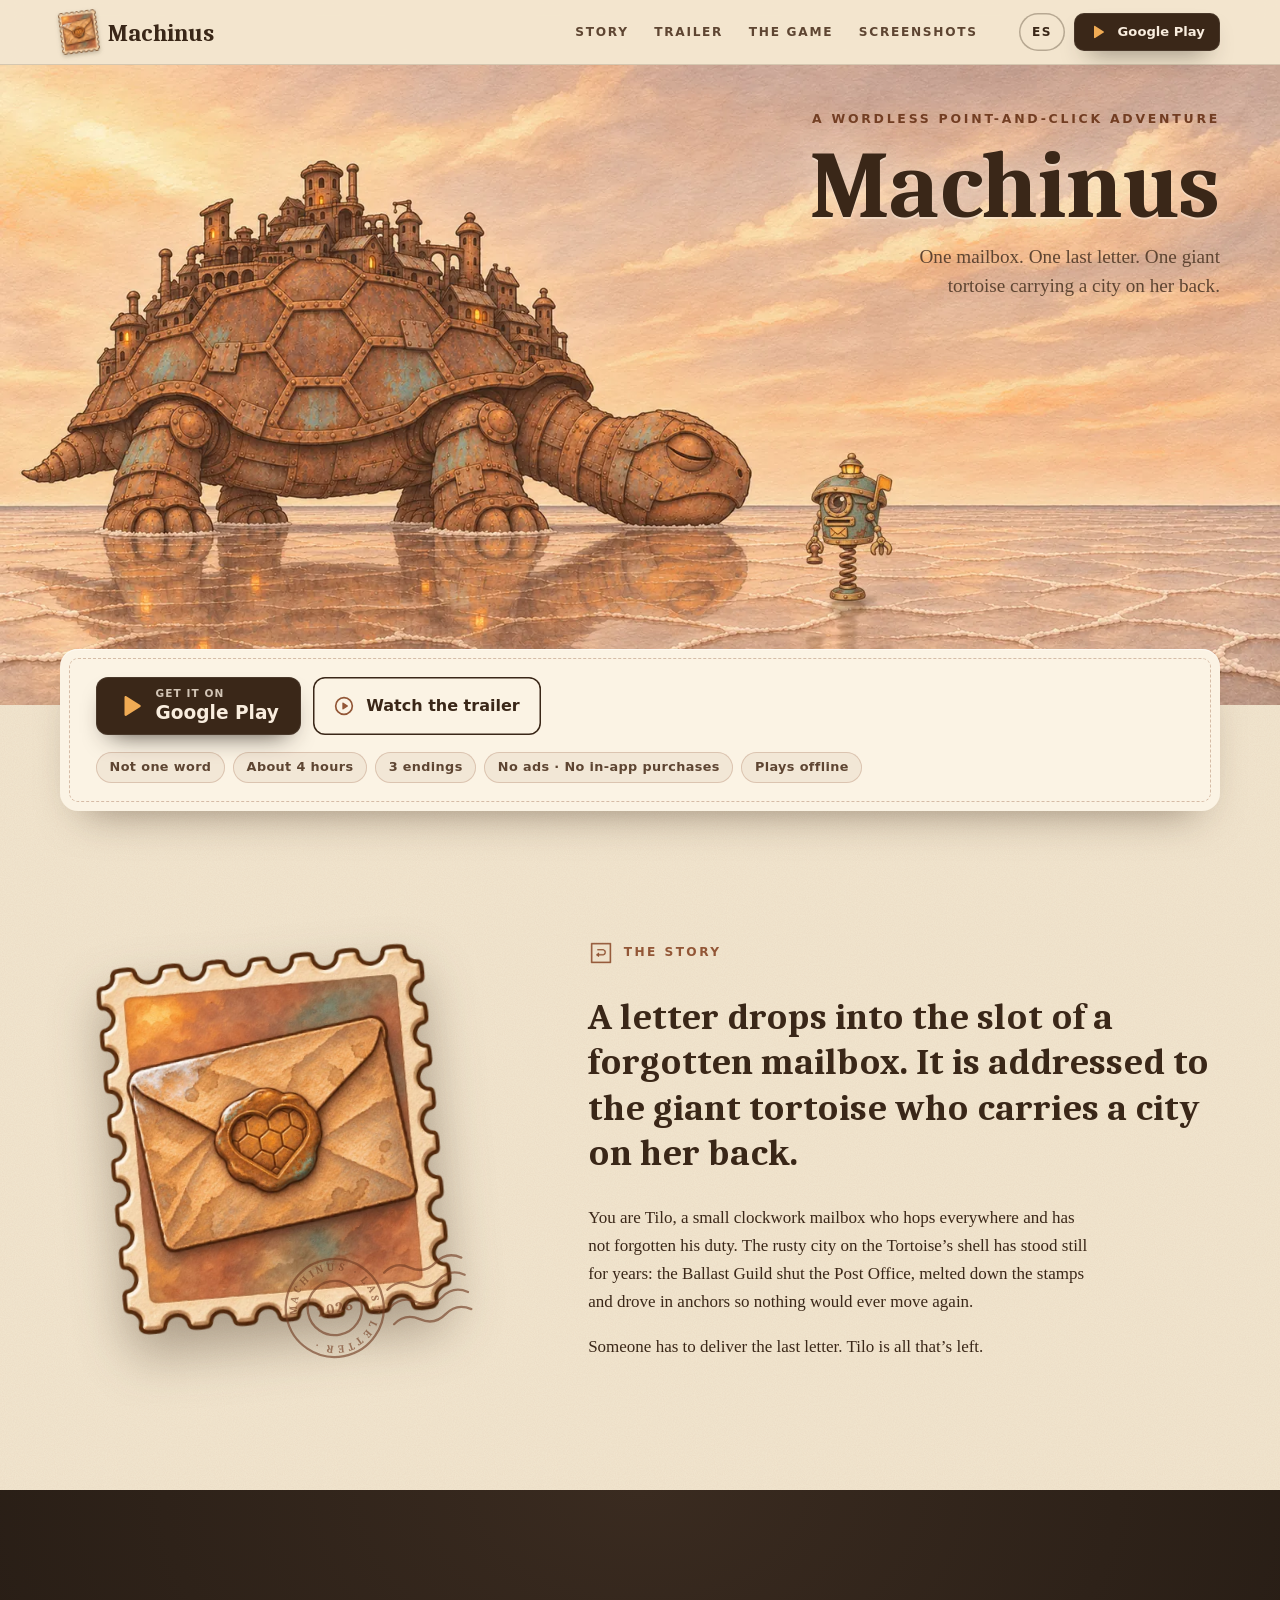
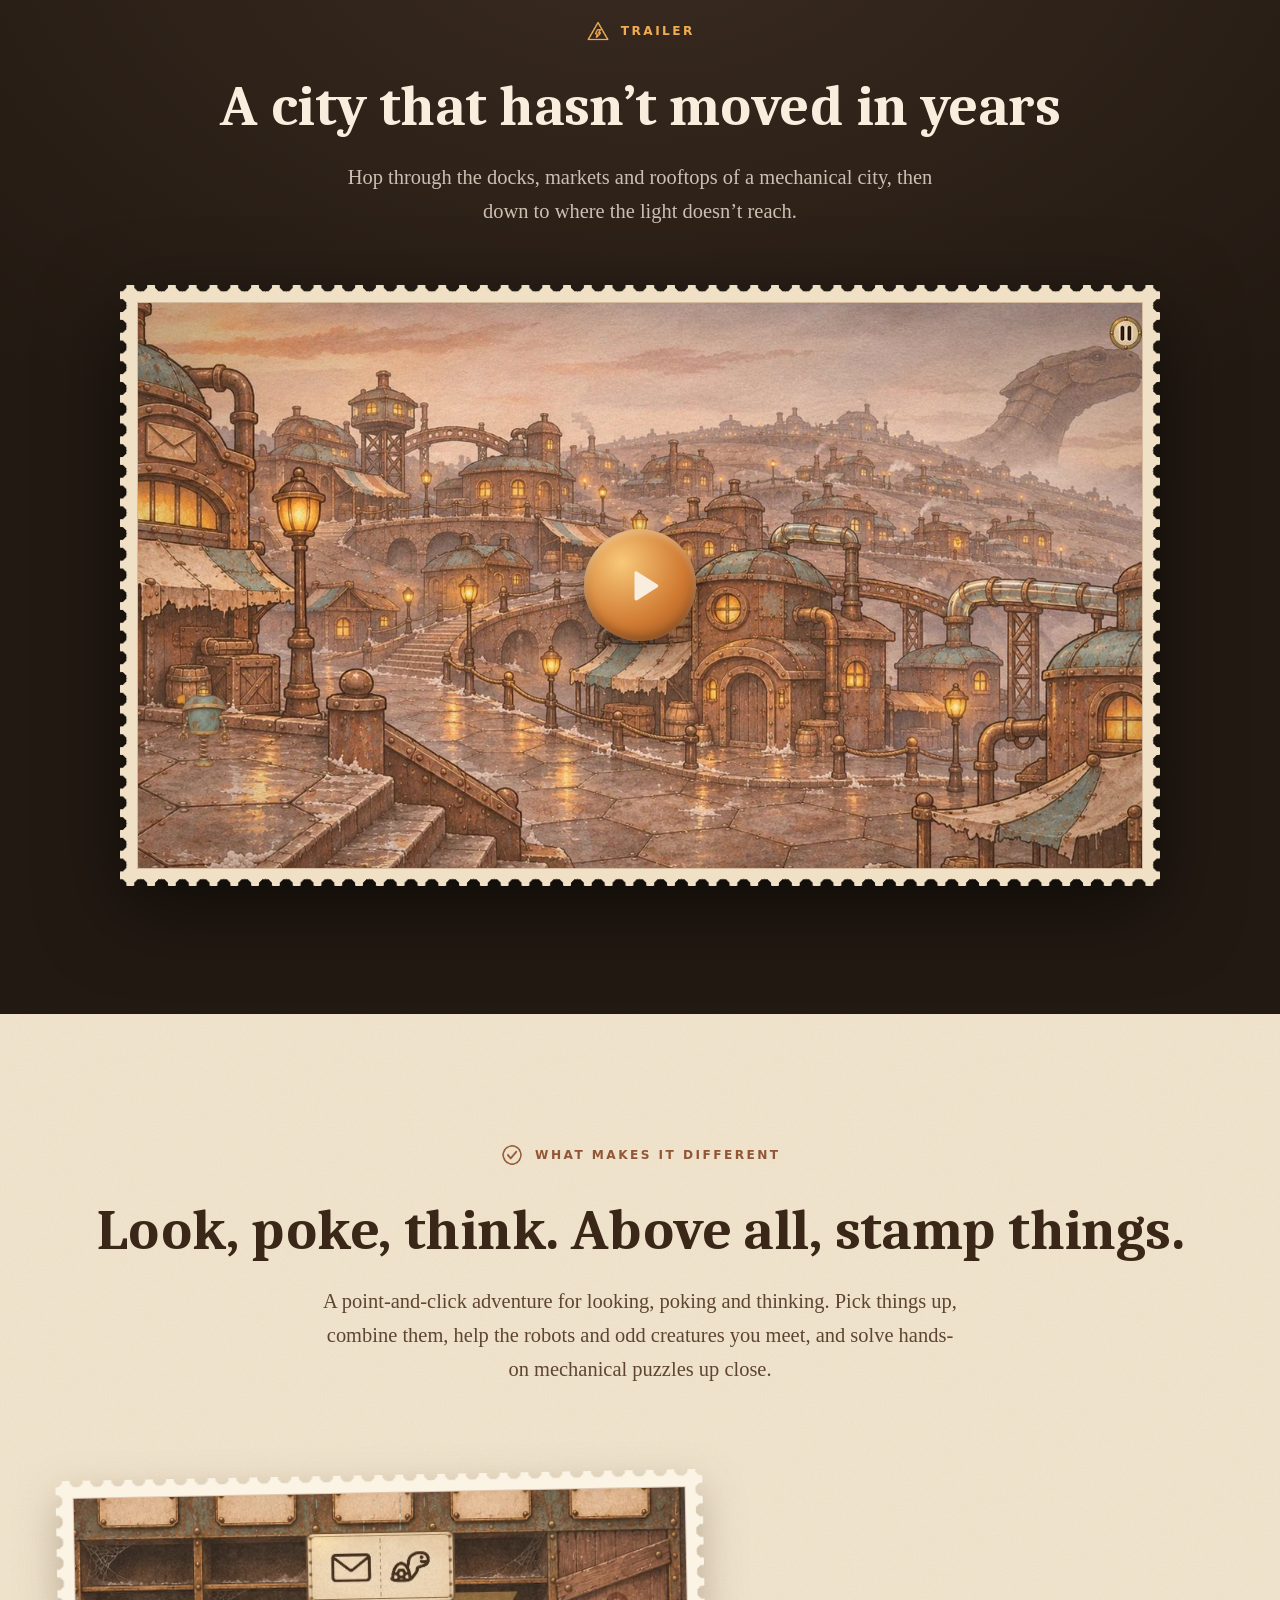
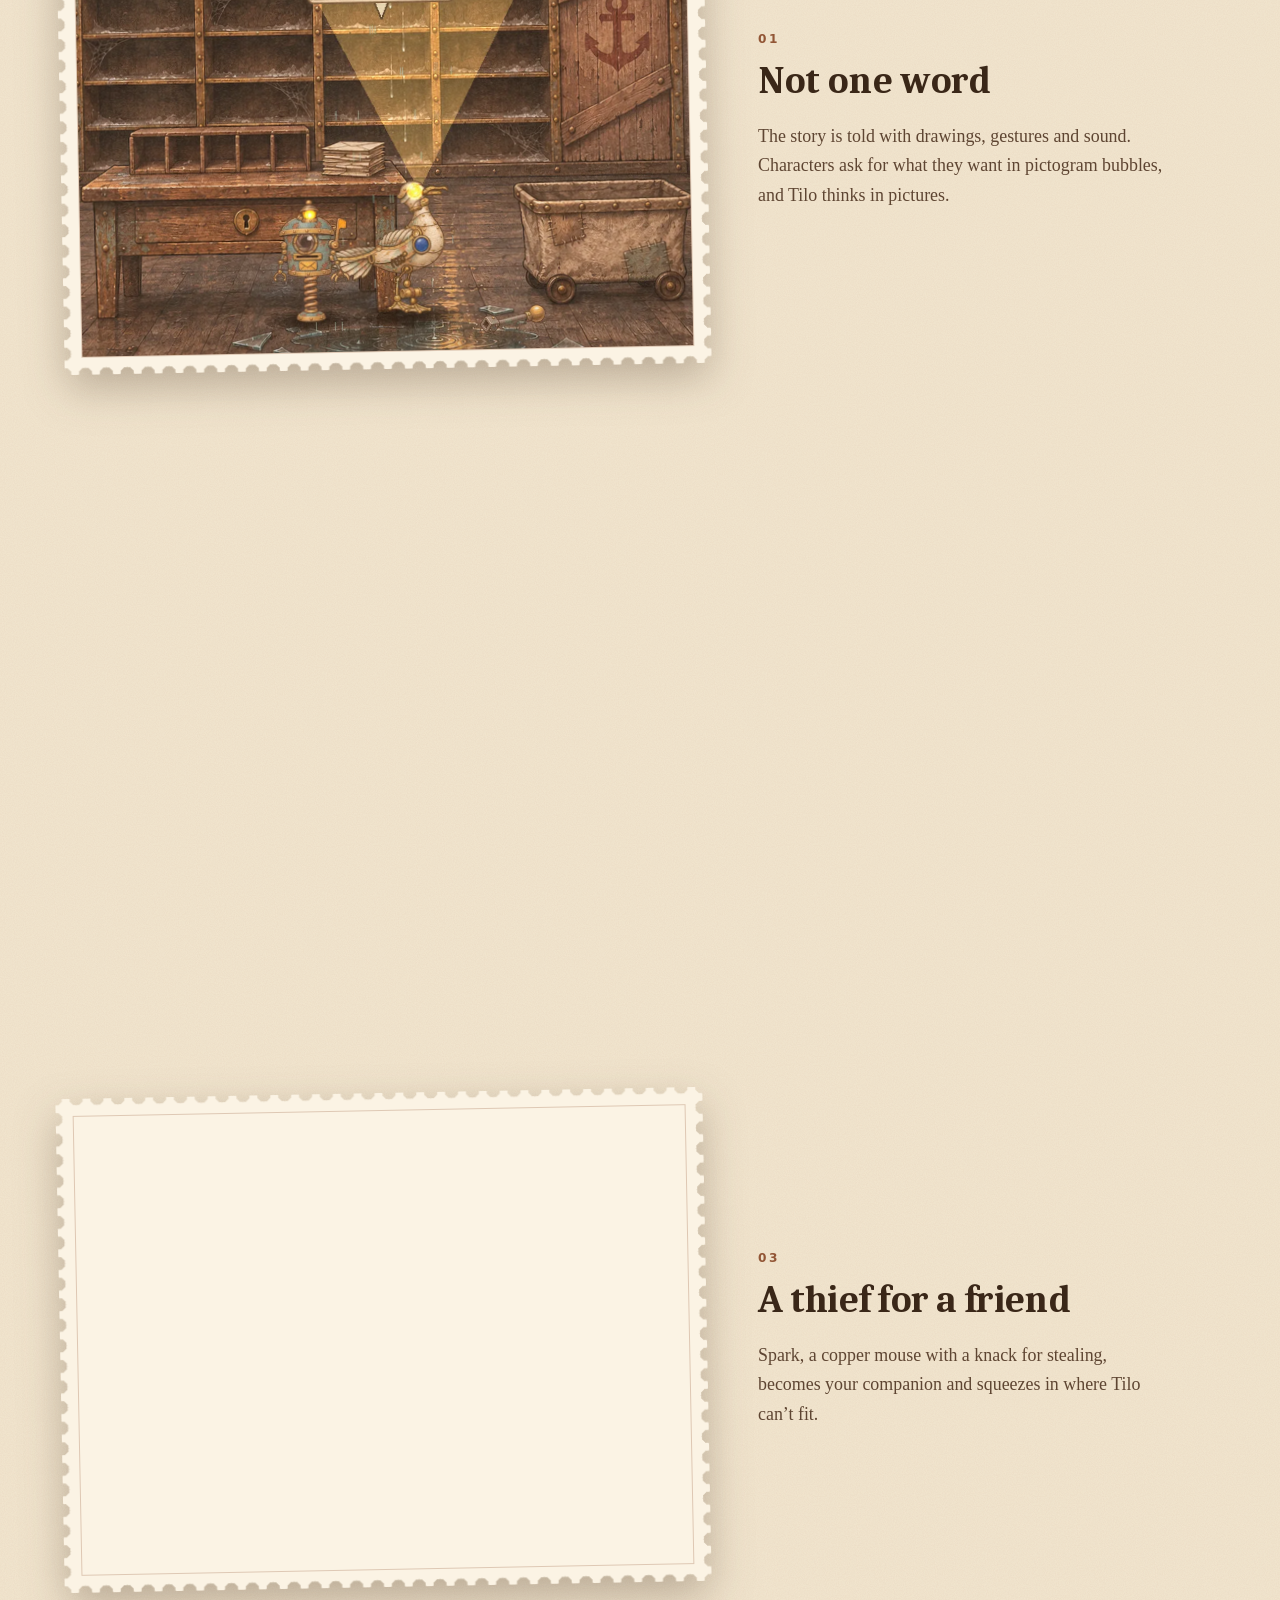
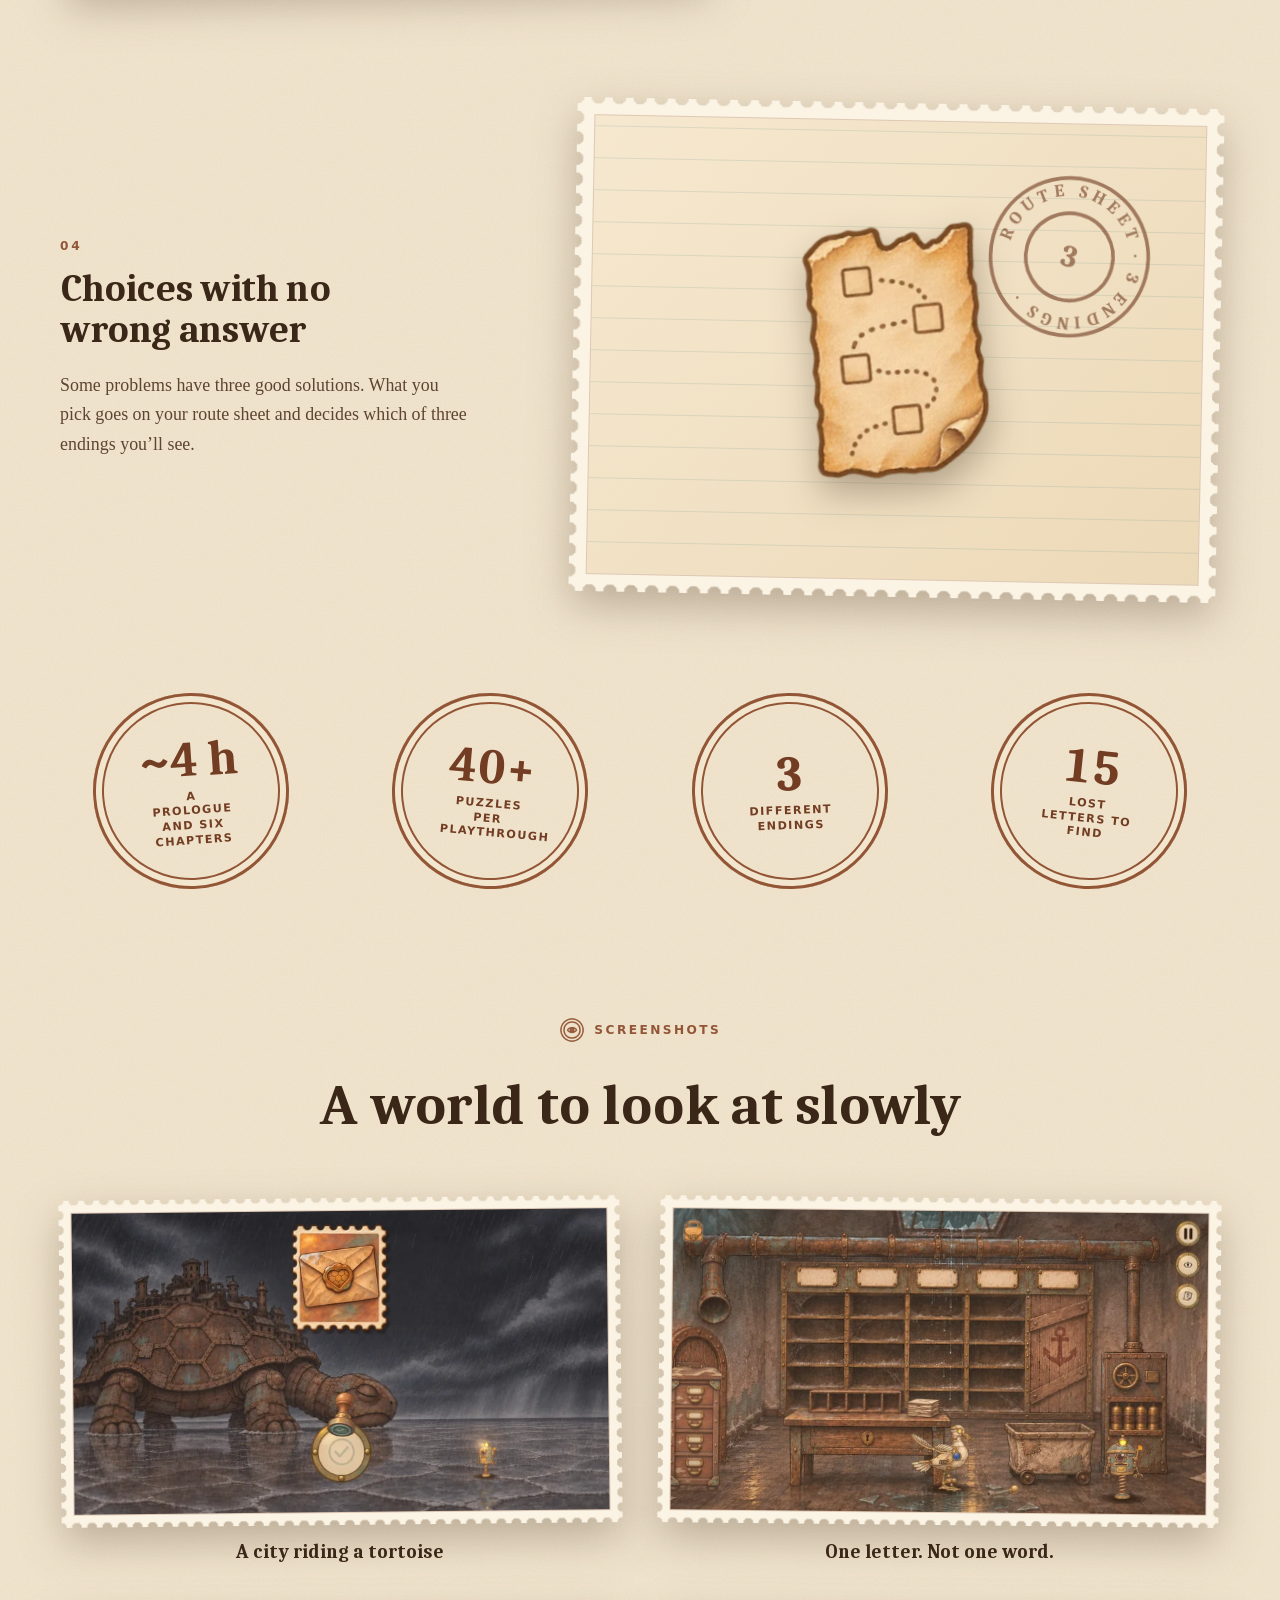
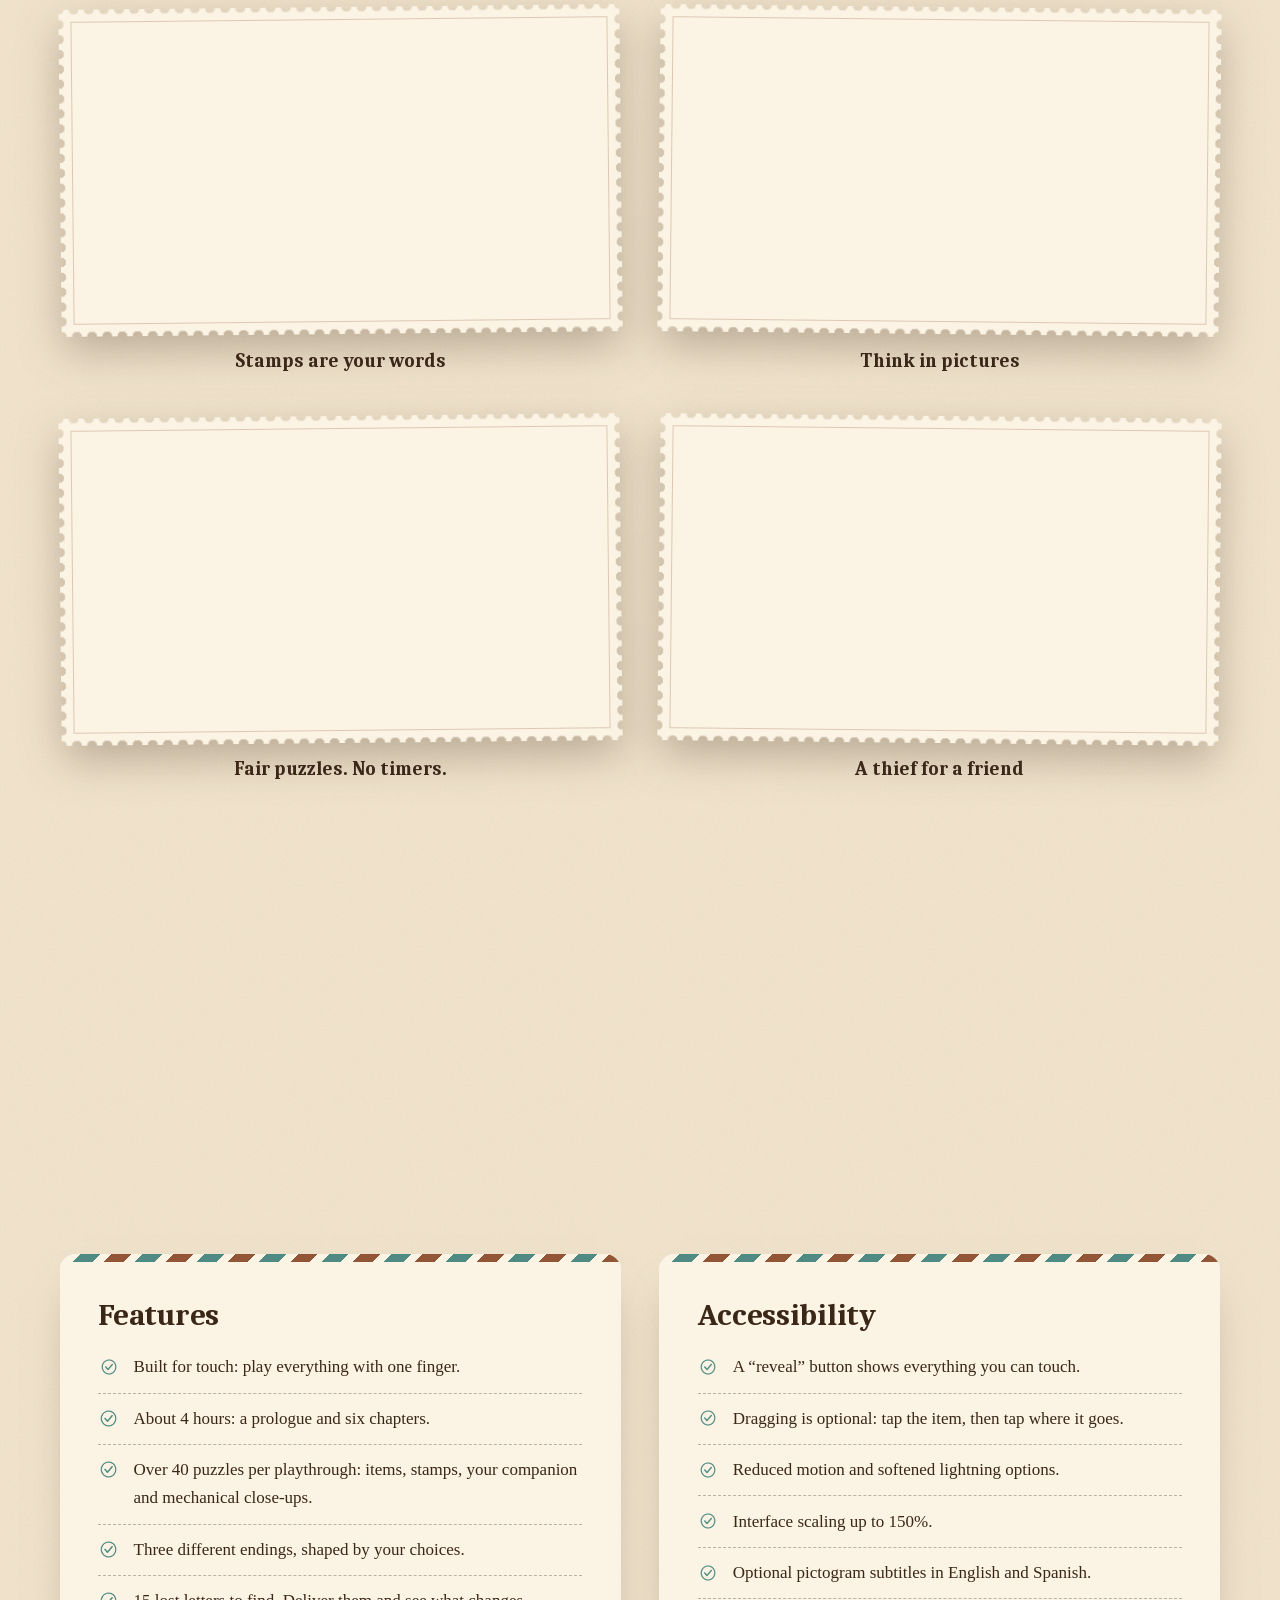
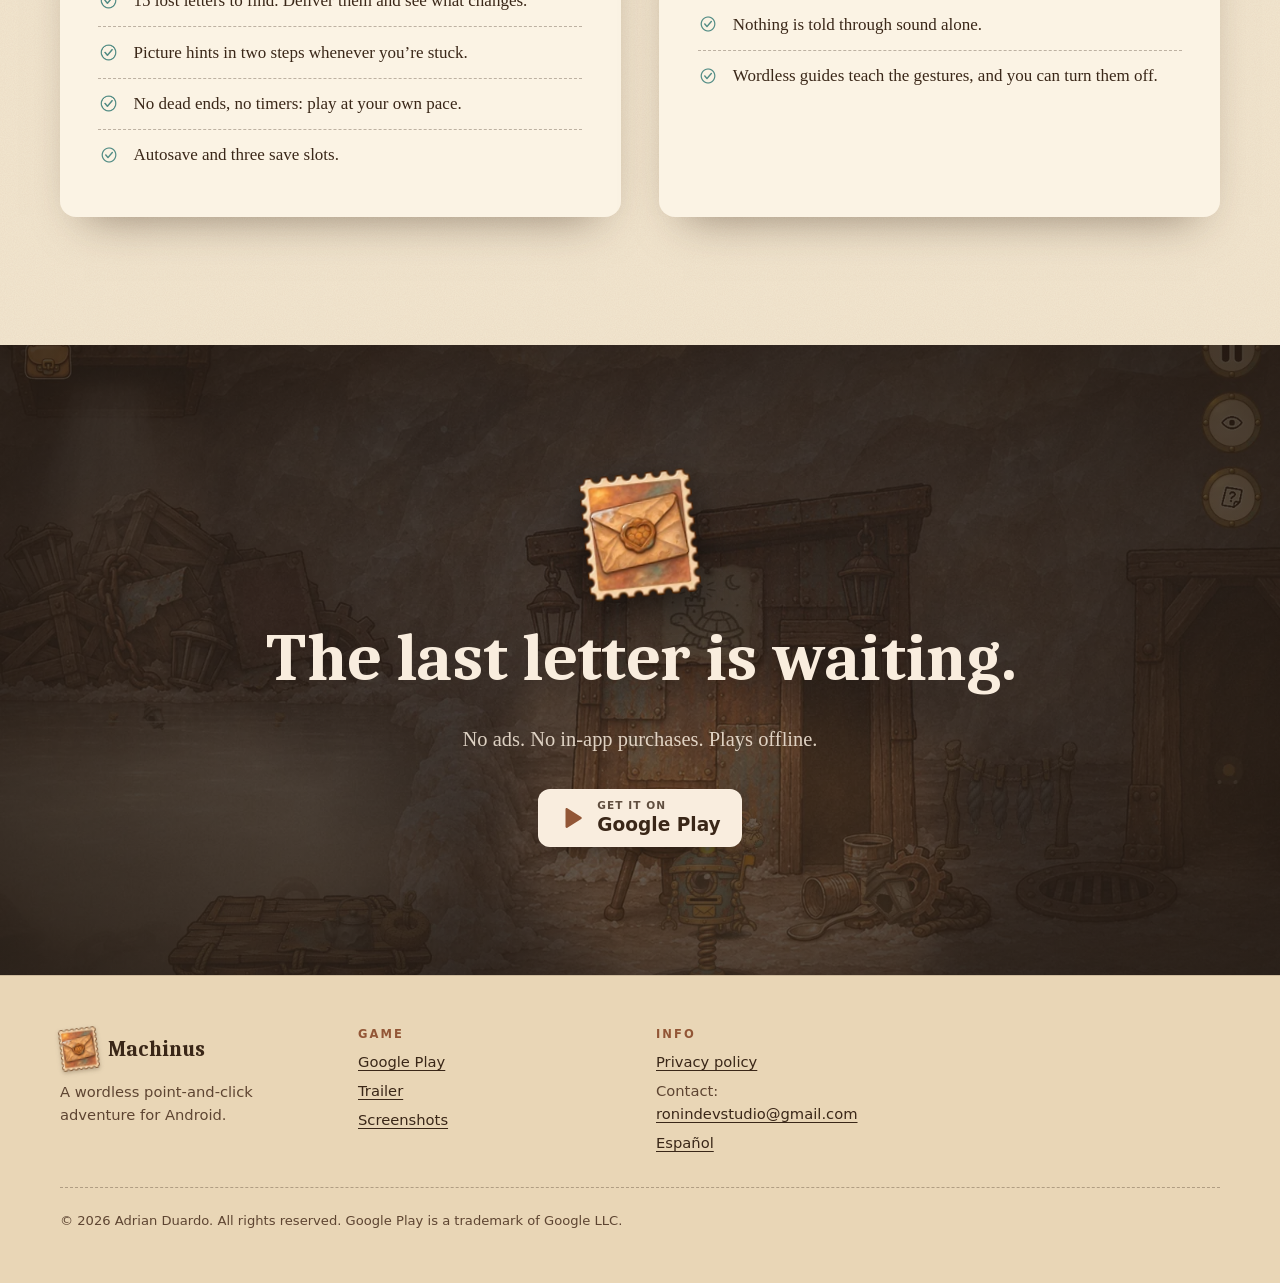
==== index.html @ 3ef10cf0 "first commit" ====
<!doctype html>
<html lang="en">
<head>
<meta charset="utf-8">
<meta name="viewport" content="width=device-width, initial-scale=1, viewport-fit=cover">
<title>Machinus · A wordless point-and-click adventure</title>
<meta name="description" content="Machinus is a wordless point-and-click adventure for Android. You are Tilo, a small clockwork mailbox carrying the last letter to the giant tortoise who carries a city on her back.">
<link rel="canonical" href="https://adriandy89.github.io/machinus/">
<link rel="alternate" hreflang="en" href="https://adriandy89.github.io/machinus/">
<link rel="alternate" hreflang="es" href="https://adriandy89.github.io/machinus/es/">
<link rel="alternate" hreflang="x-default" href="https://adriandy89.github.io/machinus/">
<meta name="theme-color" content="#f3e6cf">
<meta property="og:type" content="website">
<meta property="og:site_name" content="Machinus">
<meta property="og:title" content="Machinus · A wordless point-and-click adventure">
<meta property="og:description" content="One mailbox. One last letter. One giant tortoise carrying a city on her back.">
<meta property="og:url" content="https://adriandy89.github.io/machinus/">
<meta property="og:image" content="https://adriandy89.github.io/machinus/assets/img/og-image.jpg">
<meta property="og:image:width" content="1200">
<meta property="og:image:height" content="630">
<meta property="og:image:alt" content="The giant clockwork tortoise with a rusty city on her shell, and Tilo the mailbox beside her.">
<meta property="og:locale" content="en_US">
<meta property="og:locale:alternate" content="es_ES">
<meta name="twitter:card" content="summary_large_image">
<link rel="icon" href="assets/img/favicon-32.png" sizes="32x32" type="image/png">
<link rel="icon" href="assets/img/icon-192.png" sizes="192x192" type="image/png">
<link rel="apple-touch-icon" href="assets/img/apple-touch-icon.png">
<link rel="preload" href="assets/fonts/caladea-bold.woff2" as="font" type="font/woff2" crossorigin>
<link rel="stylesheet" href="assets/css/site.css">
<script>
  /* First visit from a Spanish browser: offer the Spanish page. A saved choice or ?lang=en always wins. */
  (function () {
    try {
      var saved = localStorage.getItem("machinus-lang");
      if (!saved && !/[?&]lang=en\b/.test(location.search) && /^es\b/i.test(navigator.language || "")) {
        location.replace("es/");
      }
    } catch (e) { /* storage blocked: stay in English */ }
  })();
</script>
<script type="application/ld+json">
{
  "@context": "https://schema.org",
  "@type": "VideoGame",
  "name": "Machinus",
  "url": "https://adriandy89.github.io/machinus/",
  "image": "https://adriandy89.github.io/machinus/assets/img/og-image.jpg",
  "description": "A wordless point-and-click adventure: a small clockwork mailbox carries the last letter to the giant tortoise who carries a city on her back.",
  "genre": ["Adventure", "Puzzle", "Point-and-click"],
  "gamePlatform": "Android",
  "operatingSystem": "Android",
  "applicationCategory": "Game",
  "playMode": "SinglePlayer",
  "inLanguage": ["en", "es"],
  "author": { "@type": "Person", "name": "Adrian Duardo" }
}
</script>
</head>
<body>
<a class="skip" href="#main">Skip to content</a>

<header class="site-header">
  <div class="wrap">
    <a class="brand" href="./" aria-label="Machinus, home">
      <img src="assets/img/emblem-112.webp" width="101" height="112" alt="">
      <span>Machinus</span>
    </a>
    <nav class="nav" aria-label="Sections">
      <a href="#story">Story</a>
      <a href="#trailer">Trailer</a>
      <a href="#game">The game</a>
      <a href="#screenshots">Screenshots</a>
    </nav>
    <div class="header-actions">
      <a class="lang" href="es/" hreflang="es" lang="es" data-lang="es" aria-label="Leer en español">ES</a>
      <a class="btn btn-play btn-sm" href="https://play.google.com/store/apps/details?id=com.machinus.ultimosello">
        <svg viewBox="0 0 24 24" aria-hidden="true"><path fill="currentColor" d="M6 3.9v16.2c0 .9 1 1.4 1.7.9l12.8-8.1c.7-.4.7-1.4 0-1.8L7.7 3C7 2.5 6 3 6 3.9z"/></svg>
        Google Play
      </a>
    </div>
  </div>
</header>

<main id="main">
  <section class="hero" aria-labelledby="hero-title">
    <picture class="hero__art">
      <source type="image/webp" srcset="assets/img/hero-1000.webp 1000w, assets/img/hero-1600.webp 1600w, assets/img/hero-2400.webp 2400w" sizes="100vw">
      <img src="assets/img/hero-1600.jpg" width="2400" height="1200" fetchpriority="high"
           alt="A giant clockwork tortoise, with a rusty city of towers and chimneys on her shell, sleeps standing in shallow water under a warm afternoon sky. Tilo, a small mailbox on a spring, stands before her head.">
    </picture>
    <div class="hero__copy">
      <div class="hero__copy-inner">
        <p class="hero__eyebrow">A wordless point-and-click adventure</p>
        <h1 id="hero-title">Machinus</h1>
        <p class="hero__lead">One mailbox. One last letter. One giant tortoise carrying a city on her back.</p>
      </div>
    </div>
    <div class="hero__bar wrap">
      <div class="ticket">
        <div class="cta-row">
          <a class="btn btn-play" href="https://play.google.com/store/apps/details?id=com.machinus.ultimosello">
            <svg viewBox="0 0 24 24" aria-hidden="true"><path fill="currentColor" d="M6 3.9v16.2c0 .9 1 1.4 1.7.9l12.8-8.1c.7-.4.7-1.4 0-1.8L7.7 3C7 2.5 6 3 6 3.9z"/></svg>
            <span><small>Get it on</small><span>Google Play</span></span>
          </a>
          <a class="btn btn-ghost" href="#trailer">
            <svg viewBox="0 0 24 24" aria-hidden="true"><circle cx="12" cy="12" r="10" fill="none" stroke="currentColor" stroke-width="2"/><path fill="currentColor" d="M10 8.3v7.4c0 .5.5.8.9.5l5.6-3.7c.4-.2.4-.8 0-1L10.9 7.8c-.4-.3-.9 0-.9.5z"/></svg>
            Watch the trailer
          </a>
        </div>
        <ul class="chips" aria-label="At a glance">
          <li>Not one word</li>
          <li>About 4 hours</li>
          <li>3 endings</li>
          <li>No ads · No in-app purchases</li>
          <li>Plays offline</li>
        </ul>
      </div>
    </div>
  </section>

  <section class="section" id="story" aria-labelledby="story-title">
    <div class="wrap story">
      <div class="story__art reveal">
        <img src="assets/img/emblem-480.webp" width="431" height="480" loading="lazy" decoding="async"
             alt="A postage stamp showing a sealed envelope with a wax heart.">
        <svg class="postmark" viewBox="0 0 240 130" aria-hidden="true" focusable="false">
          <defs><path id="pm-story" d="M65 65m-43 0a43 43 0 1 1 86 0a43 43 0 1 1-86 0"/></defs>
          <g fill="none" stroke="currentColor" stroke-width="2.6" stroke-linecap="round">
            <circle cx="65" cy="65" r="56"/><circle cx="65" cy="65" r="31"/>
            <path d="M128 36c10-7 20-7 30 0s20 7 30 0 20-7 30 0"/><path d="M128 56c10-7 20-7 30 0s20 7 30 0 20-7 30 0"/>
            <path d="M128 76c10-7 20-7 30 0s20 7 30 0 20-7 30 0"/><path d="M128 96c10-7 20-7 30 0s20 7 30 0 20-7 30 0"/>
          </g>
          <text font-family="Caladea, Georgia, serif" font-weight="700" font-size="12.5" letter-spacing="3" fill="currentColor"><textPath href="#pm-story">MACHINUS · LAST LETTER ·</textPath></text>
          <text x="65" y="71" text-anchor="middle" font-family="Caladea, Georgia, serif" font-weight="700" font-size="17" fill="currentColor">2026</text>
        </svg>
      </div>
      <div class="reveal">
        <span class="kicker mark-return">The story</span>
        <h2 class="visually-hidden" id="story-title">The story</h2>
        <p class="story__opening">A letter drops into the slot of a forgotten mailbox. It is addressed to the giant tortoise who carries a city on her back.</p>
        <p>You are Tilo, a small clockwork mailbox who hops everywhere and has not forgotten his duty. The rusty city on the Tortoise’s shell has stood still for years: the Ballast Guild shut the Post Office, melted down the stamps and drove in anchors so nothing would ever move again.</p>
        <p>Someone has to deliver the last letter. Tilo is all that’s left.</p>
      </div>
    </div>
  </section>

  <section class="section section--night" id="trailer" aria-labelledby="trailer-title">
    <div class="wrap center">
      <span class="kicker mark-urgent">Trailer</span>
      <h2 class="h2" id="trailer-title">A city that hasn’t moved in years</h2>
      <p class="lede">Hop through the docks, markets and rooftops of a mechanical city, then down to where the light doesn’t reach.</p>
      <div class="video reveal">
        <div class="stamp">
          <video controls playsinline preload="none" width="1280" height="720" poster="assets/img/trailer-poster.jpg">
            <source src="assets/video/trailer-en.mp4" type="video/mp4">
          </video>
        </div>
        <button class="video__play" type="button" aria-label="Play the trailer">
          <svg viewBox="0 0 24 24" aria-hidden="true"><path fill="currentColor" d="M6 3.9v16.2c0 .9 1 1.4 1.7.9l12.8-8.1c.7-.4.7-1.4 0-1.8L7.7 3C7 2.5 6 3 6 3.9z"/></svg>
        </button>
      </div>
    </div>
  </section>

  <section class="section" id="game" aria-labelledby="game-title">
    <div class="wrap">
      <div class="center reveal">
        <span class="kicker">What makes it different</span>
        <h2 class="h2" id="game-title">Look, poke, think. Above all, stamp things.</h2>
        <p class="lede">A point-and-click adventure for looking, poking and thinking. Pick things up, combine them, help the robots and odd creatures you meet, and solve hands-on mechanical puzzles up close.</p>
      </div>

      <div class="features">
        <article class="feature reveal">
          <div class="feature__media">
            <div class="stamp"><img src="assets/img/feat-words.webp" width="1120" height="840" loading="lazy" decoding="async"
                 alt="A thought bubble with small pictograms floats above Tilo and a brass gull in the sorting room."></div>
          </div>
          <div>
            <span class="feature__num">01</span>
            <h3>Not one word</h3>
            <p>The story is told with drawings, gestures and sound. Characters ask for what they want in pictogram bubbles, and Tilo thinks in pictures.</p>
          </div>
        </article>

        <article class="feature reveal">
          <div class="feature__media">
            <div class="stamp"><img src="assets/img/feat-stamps.webp" width="1120" height="840" loading="lazy" decoding="async"
                 alt="A tick mark stamped on the gate of a toll booth by the sea, with Tilo waiting beside it."></div>
            <img class="feature__accent" src="assets/img/stamp-received.webp" width="256" height="256" loading="lazy" decoding="async" alt="">
          </div>
          <div>
            <span class="feature__num">02</span>
            <h3>Stamps are your words</h3>
            <p>Received, Urgent, Fragile… Each stamp is an idea the world understands: stamp Urgent on a label and the queue steps aside.</p>
            <div class="stamp-row" aria-hidden="true">
              <img src="assets/img/stamp-urgent.webp" width="256" height="256" loading="lazy" decoding="async" alt="">
              <img src="assets/img/stamp-fragile.webp" width="256" height="256" loading="lazy" decoding="async" alt="">
              <img src="assets/img/stamp-return-to-sender.webp" width="256" height="256" loading="lazy" decoding="async" alt="">
              <img src="assets/img/stamp-to-head.webp" width="256" height="256" loading="lazy" decoding="async" alt="">
            </div>
          </div>
        </article>

        <article class="feature reveal">
          <div class="feature__media">
            <div class="stamp"><img src="assets/img/feat-spark.webp" width="880" height="660" loading="lazy" decoding="async"
                 alt="Tilo and his companion in a scrapyard at sunset, next to an old clockwork hermit and his tent."></div>
          </div>
          <div>
            <span class="feature__num">03</span>
            <h3>A thief for a friend</h3>
            <p>Spark, a copper mouse with a knack for stealing, becomes your companion and squeezes in where Tilo can’t fit.</p>
          </div>
        </article>

        <article class="feature reveal">
          <div class="feature__media">
            <div class="stamp">
              <div class="stamp__fill">
                <img src="assets/img/item-route-sheet.webp" width="256" height="256" loading="lazy" decoding="async"
                     alt="A worn route sheet with three boxes joined by dotted paths.">
                <svg class="postmark" viewBox="0 0 130 130" aria-hidden="true" focusable="false">
                  <defs><path id="pm-route" d="M65 65m-43 0a43 43 0 1 1 86 0a43 43 0 1 1-86 0"/></defs>
                  <g fill="none" stroke="currentColor" stroke-width="2.6"><circle cx="65" cy="65" r="56"/><circle cx="65" cy="65" r="31"/></g>
                  <text font-family="Caladea, Georgia, serif" font-weight="700" font-size="12.5" letter-spacing="3" fill="currentColor"><textPath href="#pm-route">ROUTE SHEET · 3 ENDINGS ·</textPath></text>
                  <text x="65" y="72" text-anchor="middle" font-family="Caladea, Georgia, serif" font-weight="700" font-size="22" fill="currentColor">3</text>
                </svg>
              </div>
            </div>
          </div>
          <div>
            <span class="feature__num">04</span>
            <h3>Choices with no wrong answer</h3>
            <p>Some problems have three good solutions. What you pick goes on your route sheet and decides which of three endings you’ll see.</p>
          </div>
        </article>
      </div>

      <ul class="facts reveal" aria-label="In numbers">
        <li class="fact"><strong>~4 h</strong><span>a prologue and six chapters</span></li>
        <li class="fact"><strong>40+</strong><span>puzzles per playthrough</span></li>
        <li class="fact"><strong>3</strong><span>different endings</span></li>
        <li class="fact"><strong>15</strong><span>lost letters to find</span></li>
      </ul>
    </div>
  </section>

  <section class="section" id="screenshots" aria-labelledby="shots-title" style="padding-top:0">
    <div class="wrap">
      <div class="center reveal">
        <span class="kicker mark-eye">Screenshots</span>
        <h2 class="h2" id="shots-title">A world to look at slowly</h2>
      </div>
      <ul class="gallery">
        <li class="reveal"><figure><a href="assets/img/shot-01-1600.webp" data-lightbox data-caption="A city riding a tortoise"><div class="stamp"><img src="assets/img/shot-01-800.webp" srcset="assets/img/shot-01-800.webp 800w, assets/img/shot-01-1600.webp 1600w" sizes="(min-width: 1000px) 560px, 100vw" width="1600" height="900" loading="lazy" decoding="async" alt="The title screen: the Tortoise and her city in a storm, with the letter stamp above."></div></a><figcaption>A city riding a tortoise</figcaption></figure></li>
        <li class="reveal"><figure><a href="assets/img/shot-02-1600.webp" data-lightbox data-caption="One letter. Not one word."><div class="stamp"><img src="assets/img/shot-02-800.webp" srcset="assets/img/shot-02-800.webp 800w, assets/img/shot-02-1600.webp 1600w" sizes="(min-width: 1000px) 560px, 100vw" width="1600" height="900" loading="lazy" decoding="async" alt="The prologue: Tilo and a brass gull in the old sorting room of the post office."></div></a><figcaption>One letter. Not one word.</figcaption></figure></li>
        <li class="reveal"><figure><a href="assets/img/shot-03-1600.webp" data-lightbox data-caption="Stamps are your words"><div class="stamp"><img src="assets/img/shot-03-800.webp" srcset="assets/img/shot-03-800.webp 800w, assets/img/shot-03-1600.webp 1600w" sizes="(min-width: 1000px) 560px, 100vw" width="1600" height="900" loading="lazy" decoding="async" alt="A stamp in use: a tick on the toll gate by the funicular, and the stamp bar at the top."></div></a><figcaption>Stamps are your words</figcaption></figure></li>
        <li class="reveal"><figure><a href="assets/img/shot-04-1600.webp" data-lightbox data-caption="Think in pictures"><div class="stamp"><img src="assets/img/shot-04-800.webp" srcset="assets/img/shot-04-800.webp 800w, assets/img/shot-04-1600.webp 1600w" sizes="(min-width: 1000px) 560px, 100vw" width="1600" height="900" loading="lazy" decoding="async" alt="A thought bubble with pictograms in the sorting room."></div></a><figcaption>Think in pictures</figcaption></figure></li>
        <li class="reveal"><figure><a href="assets/img/shot-05-1600.webp" data-lightbox data-caption="Fair puzzles. No timers."><div class="stamp"><img src="assets/img/shot-05-800.webp" srcset="assets/img/shot-05-800.webp 800w, assets/img/shot-05-1600.webp 1600w" sizes="(min-width: 1000px) 560px, 100vw" width="1600" height="900" loading="lazy" decoding="async" alt="A mechanical puzzle close-up: the cams of a brass gull on a workbench."></div></a><figcaption>Fair puzzles. No timers.</figcaption></figure></li>
        <li class="reveal"><figure><a href="assets/img/shot-06-1600.webp" data-lightbox data-caption="A thief for a friend"><div class="stamp"><img src="assets/img/shot-06-800.webp" srcset="assets/img/shot-06-800.webp 800w, assets/img/shot-06-1600.webp 1600w" sizes="(min-width: 1000px) 560px, 100vw" width="1600" height="900" loading="lazy" decoding="async" alt="Spark the copper mouse with Tilo and the Hermit in the scrapyard."></div></a><figcaption>A thief for a friend</figcaption></figure></li>
        <li class="reveal"><figure><a href="assets/img/shot-07-1600.webp" data-lightbox data-caption="Bring your own light"><div class="stamp"><img src="assets/img/shot-07-800.webp" srcset="assets/img/shot-07-800.webp 800w, assets/img/shot-07-1600.webp 1600w" sizes="(min-width: 1000px) 560px, 100vw" width="1600" height="900" loading="lazy" decoding="async" alt="A dark cave room lit only by a lantern."></div></a><figcaption>Bring your own light</figcaption></figure></li>
        <li class="reveal"><figure><a href="assets/img/shot-08-1600.webp" data-lightbox data-caption="Here, everything gets weighed"><div class="stamp"><img src="assets/img/shot-08-800.webp" srcset="assets/img/shot-08-800.webp 800w, assets/img/shot-08-1600.webp 1600w" sizes="(min-width: 1000px) 560px, 100vw" width="1600" height="900" loading="lazy" decoding="async" alt="The market on the shell, with a big wheel, scales and stalls."></div></a><figcaption>Here, everything gets weighed</figcaption></figure></li>
      </ul>

      <div class="panels">
        <section class="panel reveal" aria-labelledby="features-title">
          <h3 id="features-title">Features</h3>
          <ul class="ticks">
            <li>Built for touch: play everything with one finger.</li>
            <li>About 4 hours: a prologue and six chapters.</li>
            <li>Over 40 puzzles per playthrough: items, stamps, your companion and mechanical close-ups.</li>
            <li>Three different endings, shaped by your choices.</li>
            <li>15 lost letters to find. Deliver them and see what changes.</li>
            <li>Picture hints in two steps whenever you’re stuck.</li>
            <li>No dead ends, no timers: play at your own pace.</li>
            <li>Autosave and three save slots.</li>
          </ul>
        </section>
        <section class="panel reveal" aria-labelledby="a11y-title">
          <h3 id="a11y-title">Accessibility</h3>
          <ul class="ticks">
            <li>A “reveal” button shows everything you can touch.</li>
            <li>Dragging is optional: tap the item, then tap where it goes.</li>
            <li>Reduced motion and softened lightning options.</li>
            <li>Interface scaling up to 150%.</li>
            <li>Optional pictogram subtitles in English and Spanish.</li>
            <li>Nothing is told through sound alone.</li>
            <li>Wordless guides teach the gestures, and you can turn them off.</li>
          </ul>
        </section>
      </div>
    </div>
  </section>

  <section class="section finale" aria-labelledby="finale-title">
    <div class="finale__bg" aria-hidden="true">
      <img src="assets/img/shot-07-1600.webp" width="1600" height="900" loading="lazy" decoding="async" alt="">
    </div>
    <div class="wrap reveal">
      <img class="emblem" src="assets/img/emblem-112.webp" width="101" height="112" loading="lazy" decoding="async" alt="">
      <h2 class="h2" id="finale-title">The last letter is waiting.</h2>
      <p class="lede">No ads. No in-app purchases. Plays offline.</p>
      <div class="cta-row">
        <a class="btn btn-play" href="https://play.google.com/store/apps/details?id=com.machinus.ultimosello">
          <svg viewBox="0 0 24 24" aria-hidden="true"><path fill="currentColor" d="M6 3.9v16.2c0 .9 1 1.4 1.7.9l12.8-8.1c.7-.4.7-1.4 0-1.8L7.7 3C7 2.5 6 3 6 3.9z"/></svg>
          <span><small>Get it on</small><span>Google Play</span></span>
        </a>
      </div>
    </div>
  </section>
</main>

<footer class="site-footer">
  <div class="wrap">
    <div>
      <a class="brand" href="./"><img src="assets/img/emblem-112.webp" width="101" height="112" alt=""><span>Machinus</span></a>
      <p>A wordless point-and-click adventure for Android.</p>
    </div>
    <div>
      <p class="footer-title">Game</p>
      <ul class="footer-links">
        <li><a href="https://play.google.com/store/apps/details?id=com.machinus.ultimosello">Google Play</a></li>
        <li><a href="#trailer">Trailer</a></li>
        <li><a href="#screenshots">Screenshots</a></li>
      </ul>
    </div>
    <div>
      <p class="footer-title">Info</p>
      <ul class="footer-links">
        <li><a href="privacy/">Privacy policy</a></li>
        <li>Contact: <a href="mailto:ronindevstudio@gmail.com">ronindevstudio@gmail.com</a></li>
        <li><a href="es/" hreflang="es" lang="es" data-lang="es">Español</a></li>
      </ul>
    </div>
    <p class="legal">© 2026 Adrian Duardo. All rights reserved. Google Play is a trademark of Google LLC.</p>
  </div>
</footer>

<dialog class="lightbox" aria-label="Screenshot">
  <figure><img src="data:," alt=""><figcaption></figcaption></figure>
  <div class="lightbox__bar">
    <button type="button" data-prev aria-label="Previous screenshot"><svg viewBox="0 0 24 24" aria-hidden="true"><path fill="none" stroke="currentColor" stroke-width="2.4" stroke-linecap="round" stroke-linejoin="round" d="M15 5l-7 7 7 7"/></svg></button>
    <button type="button" data-close aria-label="Close"><svg viewBox="0 0 24 24" aria-hidden="true"><path fill="none" stroke="currentColor" stroke-width="2.4" stroke-linecap="round" d="M6 6l12 12M18 6L6 18"/></svg></button>
    <button type="button" data-next aria-label="Next screenshot"><svg viewBox="0 0 24 24" aria-hidden="true"><path fill="none" stroke="currentColor" stroke-width="2.4" stroke-linecap="round" stroke-linejoin="round" d="M9 5l7 7-7 7"/></svg></button>
  </div>
</dialog>

<script src="assets/js/site.js" defer></script>
</body>
</html>
---- assets/css/site.css ----
/* Machinus · static site. No external resources: fonts, images and video are all served from this site. */

@font-face {
  font-family: "Caladea";
  src: url("../fonts/caladea-bold.woff2") format("woff2");
  font-weight: 700;
  font-style: normal;
  font-display: swap;
}

:root {
  color-scheme: light;
  --paper: #f3e6cf;
  --paper-hi: #fbf3e4;
  --paper-lo: #e9d6b6;
  --ink: #3a2718;
  --ink-soft: #5e4532;
  --rust: #925636;
  --rust-deep: #723d22;
  --amber: #f0ab54;
  --verdigris: #4f8a83;
  --verdigris-deep: #2f5e59;
  --night: #221912;
  --night-hi: #3a2b20;
  --salt: #f9edde;
  --line: rgba(58, 39, 24, 0.16);
  --line-strong: rgba(58, 39, 24, 0.32);
  --shadow: 0 1px 0 rgba(255, 255, 255, 0.6) inset, 0 22px 44px -24px rgba(58, 39, 24, 0.55);
  --gutter: clamp(16px, 4vw, 40px);
  --font-display: "Caladea", "Iowan Old Style", "Palatino Linotype", Palatino, Georgia, serif;
  --font-body: "Iowan Old Style", "Palatino Linotype", Palatino, "Book Antiqua", "URW Palladio L", Georgia, serif;
  --font-ui: system-ui, -apple-system, "Segoe UI", Roboto, "Helvetica Neue", Arial, sans-serif;
  --grain: url("data:image/svg+xml;utf8,<svg xmlns='http://www.w3.org/2000/svg' width='220' height='220'><filter id='n'><feTurbulence type='fractalNoise' baseFrequency='.9' numOctaves='3' stitchTiles='stitch'/><feColorMatrix values='0 0 0 0 .23 0 0 0 0 .15 0 0 0 0 .09 0 0 0 .075 0'/></filter><rect width='100%' height='100%' filter='url(%23n)'/></svg>");
}

/* ---------- base ---------- */
*, *::before, *::after { box-sizing: border-box; }
html { -webkit-text-size-adjust: 100%; scroll-behavior: smooth; scroll-padding-top: 84px; }
@media (prefers-reduced-motion: reduce) { html { scroll-behavior: auto; } }
body {
  margin: 0;
  background-color: var(--paper);
  background-image: var(--grain);
  color: var(--ink);
  font: 400 1.0625rem/1.65 var(--font-body);
  text-rendering: optimizeLegibility;
  -webkit-font-smoothing: antialiased;
}
img, video { max-width: 100%; height: auto; display: block; }
a { color: var(--rust-deep); text-decoration-thickness: 1px; text-underline-offset: 0.18em; }
a:hover { color: var(--rust); }
:focus-visible { outline: 3px solid var(--verdigris); outline-offset: 3px; border-radius: 4px; }
h1, h2, h3 {
  font-family: var(--font-display);
  font-weight: 700;
  line-height: 1.08;
  letter-spacing: -0.01em;
  margin: 0;
  color: var(--ink);
  text-wrap: balance;
}
p { margin: 0 0 1em; }
p:last-child { margin-bottom: 0; }
.wrap { width: min(1160px, 100% - 2 * var(--gutter)); margin-inline: auto; }
.visually-hidden {
  position: absolute !important; width: 1px; height: 1px; padding: 0; margin: -1px;
  overflow: hidden; clip: rect(0 0 0 0); white-space: nowrap; border: 0;
}
.skip {
  position: absolute; left: -999px; top: 8px; z-index: 100;
  background: var(--ink); color: var(--salt); padding: 0.6em 1em; border-radius: 8px;
  font: 600 0.9rem/1 var(--font-ui);
}
.skip:focus { left: 16px; }

/* ---------- header ---------- */
.site-header {
  position: sticky; top: 0; z-index: 50;
  padding-top: env(safe-area-inset-top, 0px);
  background: rgba(243, 230, 207, 0.9);
  -webkit-backdrop-filter: saturate(1.2) blur(10px);
  backdrop-filter: saturate(1.2) blur(10px);
  border-bottom: 1px solid var(--line);
}
.site-header .wrap { display: flex; align-items: center; gap: 1rem; min-height: 64px; }
.brand {
  display: inline-flex; align-items: center; gap: 0.6rem;
  color: var(--ink); text-decoration: none;
  font: 700 1.5rem/1 var(--font-display);
}
.brand img { width: 38px; transform: rotate(-7deg); filter: drop-shadow(0 2px 2px rgba(58, 39, 24, 0.3)); }
.brand:hover { color: var(--ink); }
.nav { display: flex; gap: 1.6rem; margin-left: auto; }
.nav a {
  color: var(--ink-soft); text-decoration: none; padding: 0.5rem 0;
  font: 700 0.76rem/1 var(--font-ui); letter-spacing: 0.14em; text-transform: uppercase;
}
.nav a:hover { color: var(--rust); }
.header-actions { display: flex; align-items: center; gap: 0.6rem; margin-left: 1.6rem; }
.lang {
  display: inline-flex; align-items: center; min-height: 38px; padding: 0 0.8rem;
  border-radius: 999px; box-shadow: inset 0 0 0 1.5px var(--line-strong);
  color: var(--ink); text-decoration: none;
  font: 700 0.76rem/1 var(--font-ui); letter-spacing: 0.12em;
}
.lang:hover { color: var(--ink); background: rgba(58, 39, 24, 0.06); }
@media (max-width: 860px) {
  .nav { display: none; }
  .header-actions { margin-left: auto; }
}
@media (max-width: 420px) {
  .header-actions .btn-sm { display: none; }
}

/* ---------- buttons ---------- */
.btn {
  display: inline-flex; align-items: center; gap: 0.75rem;
  min-height: 54px; padding: 0.7rem 1.35rem; border-radius: 12px; border: 0;
  font: 700 1rem/1.1 var(--font-ui); text-decoration: none; cursor: pointer;
  transition: transform 0.2s ease, box-shadow 0.2s ease, background-color 0.2s ease;
}
.btn:hover { transform: translateY(-2px); }
@media (prefers-reduced-motion: reduce) { .btn:hover { transform: none; } }
.btn svg { flex: none; }
.btn-play {
  background: var(--ink); color: var(--salt); text-align: left;
  box-shadow: 0 12px 26px -14px rgba(34, 25, 18, 0.9), inset 0 0 0 1px rgba(255, 255, 255, 0.08);
}
.btn-play:hover { color: #fff; background: #2b1d12; }
.btn-play svg { width: 26px; height: 26px; color: var(--amber); }
.btn-play small {
  display: block; margin-bottom: 0.22rem; opacity: 0.8;
  font-weight: 600; font-size: 0.66rem; letter-spacing: 0.1em; text-transform: uppercase;
}
.btn-play span { display: block; font-size: 1.16rem; }
.btn-ghost { background: transparent; color: var(--ink); box-shadow: inset 0 0 0 1.5px var(--ink); }
.btn-ghost:hover { color: var(--ink); background: rgba(58, 39, 24, 0.06); }
.btn-ghost svg { width: 20px; height: 20px; color: var(--rust); }
.btn-sm { min-height: 38px; padding: 0 0.95rem; border-radius: 10px; font-size: 0.82rem; }
.btn-sm svg { width: 16px; height: 16px; }

/* ---------- perforated stamp frame ---------- */
.stamp {
  --r: 7px;
  --c: var(--paper-hi);
  position: relative;
  padding: calc(2.6 * var(--r));
  background:
    radial-gradient(50% 50%, #0000 66%, var(--c) 67%) round calc(-1.5 * var(--r)) calc(-1.5 * var(--r)) / calc(3 * var(--r)) calc(3 * var(--r)),
    linear-gradient(var(--c) 0 0) no-repeat 50% / calc(100% - 3 * var(--r)) calc(100% - 3 * var(--r));
  filter: drop-shadow(0 16px 22px rgba(58, 39, 24, 0.3));
}
.stamp > img, .stamp > video, .stamp > .stamp__fill { box-shadow: 0 0 0 1px rgba(146, 86, 54, 0.28); }

/* ---------- section scaffolding ---------- */
.section { padding-block: clamp(72px, 10vw, 128px); }
.kicker {
  display: inline-flex; align-items: center; gap: 0.6rem;
  font: 700 0.76rem/1.2 var(--font-ui); letter-spacing: 0.2em; text-transform: uppercase;
  color: var(--rust);
}
.kicker::before {
  content: ""; width: 26px; height: 26px; flex: none;
  background: currentColor;
  -webkit-mask: var(--mark, url("../img/mark-received.png")) center / contain no-repeat;
  mask: var(--mark, url("../img/mark-received.png")) center / contain no-repeat;
}
.mark-eye { --mark: url("../img/mark-to-head.png"); }
.mark-urgent { --mark: url("../img/mark-urgent.png"); }
.mark-fragile { --mark: url("../img/mark-fragile.png"); }
.mark-return { --mark: url("../img/mark-return-to-sender.png"); }
.h2 { font-size: clamp(2.1rem, 4.6vw, 3.6rem); margin: 0.35em 0 0.45em; }
.lede { font-size: clamp(1.1rem, 1.6vw, 1.3rem); color: var(--ink-soft); max-width: 62ch; }
.center { text-align: center; }
.center .lede { margin-inline: auto; }

/* ---------- hero ---------- */
.hero { position: relative; isolation: isolate; }
.hero__art img { width: 100%; aspect-ratio: 3 / 2; object-fit: cover; object-position: 30% 50%; }
.hero__copy { padding-block: 2rem 0; text-align: center; }
.hero__eyebrow {
  margin: 0;
  font: 700 0.78rem/1.3 var(--font-ui); letter-spacing: 0.22em; text-transform: uppercase;
  color: var(--rust-deep);
}
.hero h1 {
  font-size: clamp(3.4rem, 7.4vw, 7.6rem); line-height: 0.92; letter-spacing: -0.015em;
  margin: 0.12em 0 0.18em;
  text-shadow: 0 2px 0 rgba(249, 237, 222, 0.55), 0 0 42px rgba(249, 237, 222, 0.75);
}
.hero__lead { font-size: clamp(1.08rem, 1.5vw, 1.36rem); line-height: 1.5; color: var(--ink-soft); max-width: 32ch; margin: 0 auto; }
@media (min-width: 1000px) {
  .hero__art img { aspect-ratio: 2 / 1; object-position: 50% 50%; }
  .hero__copy {
    position: absolute; top: 0; left: 50%; transform: translateX(-50%);
    width: min(1160px, 100% - 2 * var(--gutter));
    padding-top: clamp(28px, 3.6vw, 76px);
    display: flex; justify-content: flex-end; pointer-events: none;
  }
  .hero__copy-inner { width: min(42%, 560px); text-align: right; pointer-events: auto; }
  .hero__lead { margin: 0 0 0 auto; }
}
.hero__bar { position: relative; z-index: 2; margin-top: 1.6rem; }
@media (min-width: 1000px) { .hero__bar { margin-top: calc(-1 * clamp(44px, 4.4vw, 72px)); } }
.ticket {
  display: flex; flex-wrap: wrap; align-items: center; justify-content: space-between; gap: 1.1rem 1.6rem;
  padding: clamp(18px, 2.4vw, 28px) clamp(18px, 3vw, 36px);
  background: var(--paper-hi); border-radius: 18px; box-shadow: var(--shadow);
  outline: 1.5px dashed rgba(146, 86, 54, 0.35); outline-offset: -10px;
}
.cta-row { display: flex; flex-wrap: wrap; gap: 0.75rem; }
.chips { display: flex; flex-wrap: wrap; gap: 0.5rem; list-style: none; margin: 0; padding: 0; }
.chips li {
  padding: 0.55rem 0.85rem; border-radius: 999px;
  background: rgba(146, 86, 54, 0.08); box-shadow: inset 0 0 0 1px rgba(146, 86, 54, 0.24);
  font: 600 0.8rem/1 var(--font-ui); letter-spacing: 0.03em; color: var(--ink-soft);
}
@media (max-width: 999px) {
  .ticket { justify-content: center; text-align: center; }
  .cta-row, .chips { justify-content: center; }
}

/* ---------- story ---------- */
.story { display: grid; gap: clamp(36px, 6vw, 88px); align-items: center; }
@media (min-width: 860px) { .story { grid-template-columns: minmax(240px, 5fr) 7fr; } }
.story__art { position: relative; justify-self: center; padding: 1rem 2.5rem 2.5rem 1rem; }
.story__art img { width: clamp(210px, 27vw, 330px); transform: rotate(-5deg); filter: drop-shadow(0 24px 26px rgba(58, 39, 24, 0.38)); }
.story__art .postmark { position: absolute; right: -8px; bottom: 6px; width: clamp(150px, 17vw, 210px); transform: rotate(-11deg); }
.story__opening { font: 700 clamp(1.6rem, 2.9vw, 2.35rem)/1.22 var(--font-display); margin: 0.5em 0 0.8em; }
.story p { max-width: 60ch; }
.postmark { color: rgba(114, 61, 34, 0.62); pointer-events: none; }

/* ---------- night section (trailer) ---------- */
.section--night {
  background: radial-gradient(120% 90% at 50% 0%, var(--night-hi) 0%, var(--night) 62%);
  color: var(--salt);
}
.section--night .h2 { color: var(--salt); }
.section--night .kicker { color: var(--amber); }
.section--night .lede { color: rgba(249, 237, 222, 0.78); }
.video { position: relative; max-width: 1040px; margin: clamp(32px, 5vw, 56px) auto 0; }
.video .stamp { --c: #efe0c6; filter: drop-shadow(0 24px 40px rgba(0, 0, 0, 0.55)); }
.video video { width: 100%; aspect-ratio: 16 / 9; background: #120d09; }
.video__play {
  position: absolute; inset: 0; margin: auto; z-index: 2;
  width: clamp(76px, 9vw, 112px); height: clamp(76px, 9vw, 112px);
  border: 0; border-radius: 50%; cursor: pointer;
  display: grid; place-items: center;
  background: radial-gradient(circle at 34% 30%, #f8c879, #d07a32 58%, #8d4a20);
  box-shadow: 0 14px 34px rgba(0, 0, 0, 0.5), inset 0 -5px 10px rgba(0, 0, 0, 0.25), inset 0 3px 7px rgba(255, 255, 255, 0.4);
  transition: transform 0.2s ease;
}
.video__play:hover { transform: scale(1.06); }
.video__play svg { width: 38%; height: 38%; margin-left: 8%; color: var(--salt); }
.video.is-playing .video__play, .video:not(.has-js) .video__play { display: none; }

/* ---------- features ---------- */
.features { display: grid; gap: clamp(64px, 9vw, 120px); margin-top: clamp(48px, 7vw, 88px); }
.feature { display: grid; gap: clamp(28px, 4vw, 64px); align-items: center; }
@media (min-width: 860px) {
  .feature { grid-template-columns: 7fr 5fr; }
  .feature:nth-child(even) { grid-template-columns: 5fr 7fr; }
  .feature:nth-child(even) .feature__media { order: 2; }
}
.feature__media { position: relative; }
.feature__media .stamp { transform: rotate(-1.1deg); }
.feature:nth-child(even) .feature__media .stamp { transform: rotate(1.1deg); }
.feature__media > .stamp > img { width: 100%; aspect-ratio: 4 / 3; object-fit: cover; }
.feature__accent {
  position: absolute; z-index: 2; right: -10px; bottom: -30px;
  width: clamp(86px, 11vw, 136px); transform: rotate(12deg);
  filter: drop-shadow(0 12px 12px rgba(58, 39, 24, 0.35));
}
.feature:nth-child(even) .feature__accent { right: auto; left: -10px; transform: rotate(-12deg); }
.feature__num {
  display: block; margin-bottom: 0.9rem;
  font: 700 0.76rem/1 var(--font-ui); letter-spacing: 0.22em; text-transform: uppercase; color: var(--rust);
}
.feature h3 { font-size: clamp(1.8rem, 3vw, 2.5rem); margin-bottom: 0.55em; }
.feature p { font-size: 1.12rem; color: var(--ink-soft); max-width: 46ch; }
.stamp-row { display: flex; gap: 0.6rem; margin-top: 1.4rem; }
.stamp-row img { width: clamp(58px, 7vw, 78px); filter: drop-shadow(0 6px 6px rgba(58, 39, 24, 0.3)); }
.stamp-row img:nth-child(odd) { transform: rotate(-8deg); }
.stamp-row img:nth-child(even) { transform: rotate(7deg) translateY(4px); }
.stamp__fill {
  aspect-ratio: 4 / 3; display: grid; place-items: center; position: relative;
  background:
    repeating-linear-gradient(0deg, transparent 0 31px, rgba(79, 138, 131, 0.16) 31px 32px),
    linear-gradient(135deg, #f6e8cf, #ecd9b8);
}
.stamp__fill img { width: 46%; aspect-ratio: auto; transform: rotate(-7deg); filter: drop-shadow(0 16px 18px rgba(58, 39, 24, 0.35)); }
.stamp__fill .postmark { position: absolute; right: 7%; top: 9%; width: 30%; transform: rotate(14deg); }

/* ---------- facts ---------- */
.facts {
  display: grid; grid-template-columns: repeat(auto-fit, minmax(150px, 1fr)); gap: clamp(20px, 3vw, 40px);
  list-style: none; margin: clamp(56px, 8vw, 96px) 0 0; padding: 0;
}
.fact {
  width: 100%; max-width: 196px; aspect-ratio: 1; margin-inline: auto; border-radius: 50%;
  display: grid; place-content: center; justify-items: center; text-align: center;
  color: var(--rust-deep); transform: rotate(var(--tilt, -4deg));
  box-shadow: inset 0 0 0 3px var(--rust), inset 0 0 0 9px var(--paper), inset 0 0 0 11px var(--rust);
}
.fact:nth-child(2) { --tilt: 5deg; }
.fact:nth-child(3) { --tilt: -2deg; }
.fact:nth-child(4) { --tilt: 6deg; }
.fact strong { display: block; font: 700 clamp(2.2rem, 4vw, 3.1rem)/1 var(--font-display); }
.fact span {
  display: block; max-width: 12ch; margin-top: 0.4rem;
  font: 700 0.7rem/1.3 var(--font-ui); letter-spacing: 0.13em; text-transform: uppercase;
}

/* ---------- gallery ---------- */
.gallery {
  display: grid; grid-template-columns: repeat(auto-fill, minmax(min(100%, 420px), 1fr));
  gap: clamp(28px, 3.4vw, 44px) clamp(20px, 3vw, 40px);
  list-style: none; margin: clamp(40px, 6vw, 64px) 0 0; padding: 0;
}
.gallery figure { margin: 0; }
.gallery a { display: block; text-decoration: none; border-radius: 6px; }
.gallery .stamp { --r: 5px; transition: transform 0.25s ease; }
.gallery li:nth-child(odd) .stamp { transform: rotate(-0.6deg); }
.gallery li:nth-child(even) .stamp { transform: rotate(0.6deg); }
.gallery a:hover .stamp { transform: translateY(-4px) rotate(0deg); }
@media (prefers-reduced-motion: reduce) { .gallery a:hover .stamp { transform: none; } }
.gallery img { width: 100%; aspect-ratio: 16 / 9; object-fit: cover; }
.gallery figcaption { margin-top: 0.85rem; text-align: center; font: 700 1.2rem/1.3 var(--font-display); color: var(--ink); }

/* ---------- panels ---------- */
.panels {
  display: grid; grid-template-columns: repeat(auto-fit, minmax(min(100%, 380px), 1fr));
  gap: clamp(24px, 3vw, 40px); margin-top: clamp(40px, 6vw, 64px);
}
.panel {
  position: relative; overflow: hidden;
  padding: clamp(30px, 3.4vw, 44px) clamp(24px, 3vw, 40px) clamp(24px, 3vw, 36px);
  background: var(--paper-hi); border-radius: 16px; box-shadow: var(--shadow);
}
.panel::before, .letter::before {
  content: ""; position: absolute; inset: 0 0 auto 0; height: 8px;
  background: repeating-linear-gradient(-45deg, var(--rust) 0 14px, var(--paper-hi) 14px 22px, var(--verdigris) 22px 36px, var(--paper-hi) 36px 44px);
}
.panel h3 { font-size: clamp(1.6rem, 2.4vw, 2rem); margin-bottom: 0.7rem; }
.ticks { list-style: none; margin: 0; padding: 0; }
.ticks li { position: relative; padding: 0.7rem 0 0.7rem 2.2rem; border-bottom: 1px dashed var(--line-strong); }
.ticks li:last-child { border-bottom: 0; }
.ticks li::before {
  content: ""; position: absolute; left: 0; top: 0.9rem; width: 1.3rem; height: 1.3rem;
  background: var(--verdigris);
  -webkit-mask: url("../img/mark-received.png") center / contain no-repeat;
  mask: url("../img/mark-received.png") center / contain no-repeat;
}

/* ---------- finale ---------- */
.finale { position: relative; isolation: isolate; overflow: hidden; color: var(--salt); text-align: center; }
.finale__bg { position: absolute; inset: 0; z-index: -2; }
.finale__bg img { width: 100%; height: 100%; object-fit: cover; }
.finale::before {
  content: ""; position: absolute; inset: 0; z-index: -1;
  background: radial-gradient(80% 90% at 50% 45%, rgba(34, 25, 18, 0.55), rgba(34, 25, 18, 0.9));
}
.finale .h2 { color: var(--salt); font-size: clamp(2.3rem, 5.4vw, 4.2rem); }
.finale .lede { color: rgba(249, 237, 222, 0.85); margin-inline: auto; }
.finale .cta-row { justify-content: center; margin-top: 2rem; }
.finale .btn-play { background: var(--salt); color: var(--ink); }
.finale .btn-play:hover { background: #fff; color: var(--ink); }
.finale .btn-play svg { color: var(--rust); }
.finale .emblem { width: clamp(84px, 9vw, 112px); margin: 0 auto 1.4rem; transform: rotate(-6deg); filter: drop-shadow(0 12px 16px rgba(0, 0, 0, 0.5)); }

/* ---------- footer ---------- */
.site-footer {
  background: var(--paper-lo); border-top: 1px solid var(--line);
  padding-block: 52px calc(52px + env(safe-area-inset-bottom, 0px));
  font: 500 0.92rem/1.6 var(--font-ui); color: var(--ink-soft);
}
.site-footer .wrap { display: grid; gap: 2rem; grid-template-columns: repeat(auto-fit, minmax(min(100%, 230px), 1fr)); align-items: start; }
.site-footer a { color: var(--ink); }
.site-footer .brand { font-size: 1.35rem; margin-bottom: 0.6rem; }
.footer-title { margin: 0 0 0.5rem; font: 700 0.72rem/1.2 var(--font-ui); letter-spacing: 0.18em; text-transform: uppercase; color: var(--rust); }
.footer-links { list-style: none; margin: 0; padding: 0; display: grid; gap: 0.35rem; }
.legal { grid-column: 1 / -1; padding-top: 1.4rem; border-top: 1px dashed var(--line-strong); font-size: 0.82rem; }

/* ---------- privacy / document pages ---------- */
.doc { padding-block: clamp(40px, 7vw, 96px); }
.letter {
  position: relative; overflow: hidden;
  max-width: 780px; margin-inline: auto;
  padding: clamp(36px, 6vw, 72px) clamp(22px, 6vw, 72px) clamp(32px, 5vw, 64px);
  background: var(--paper-hi); border-radius: 8px; box-shadow: var(--shadow);
}
.letter__emblem { position: absolute; top: 26px; right: clamp(18px, 4vw, 44px); width: clamp(56px, 8vw, 84px); transform: rotate(8deg); filter: drop-shadow(0 8px 10px rgba(58, 39, 24, 0.35)); }
.letter h1 { font-size: clamp(2rem, 5vw, 3.1rem); max-width: 14ch; }
.letter h2 { font-size: clamp(1.35rem, 2.4vw, 1.6rem); margin: 2em 0 0.6em; }
.letter ul { padding-left: 1.3rem; }
.letter li { margin: 0.35em 0; }
.letter li::marker { color: var(--rust); }
.meta { margin: 0.8rem 0 0; font: 600 0.86rem/1.5 var(--font-ui); color: var(--ink-soft); }
.meta a { font-weight: 700; }
.summary {
  margin: 2rem 0 1.6rem; padding: 1rem 1.25rem; border-radius: 0 12px 12px 0;
  background: rgba(79, 138, 131, 0.11); border-left: 4px solid var(--verdigris);
  font-size: 1.1rem;
}
.back { display: inline-flex; margin-top: 2.6rem; font: 700 0.9rem/1 var(--font-ui); }

/* ---------- lightbox ---------- */
.lightbox {
  width: min(1400px, 100vw); max-width: 100vw; max-height: 100vh; margin: auto;
  padding: clamp(12px, 3vw, 32px); border: 0; background: transparent; color: var(--salt);
}
.lightbox::backdrop { background: rgba(20, 14, 10, 0.9); }
.lightbox figure { margin: 0; display: grid; justify-items: center; gap: 0.9rem; }
.lightbox img { max-height: calc(100vh - 150px); width: auto; border-radius: 4px; box-shadow: 0 20px 60px rgba(0, 0, 0, 0.6); }
.lightbox figcaption { font: 700 1.25rem/1.3 var(--font-display); text-align: center; }
.lightbox__bar { display: flex; justify-content: center; gap: 0.8rem; margin-top: 1rem; }
.lightbox button {
  width: 48px; height: 48px; border-radius: 50%; border: 0; cursor: pointer;
  display: grid; place-items: center;
  background: rgba(249, 237, 222, 0.14); color: var(--salt);
}
.lightbox button:hover { background: rgba(249, 237, 222, 0.26); }
.lightbox button svg { width: 22px; height: 22px; }

/* ---------- reveal on scroll ---------- */
@media (prefers-reduced-motion: no-preference) {
  .reveal-ready .reveal:not(.is-in) { opacity: 0; transform: translateY(20px); }
  .reveal-ready .reveal { transition: opacity 0.8s ease, transform 0.8s cubic-bezier(0.2, 0.7, 0.2, 1); }
}
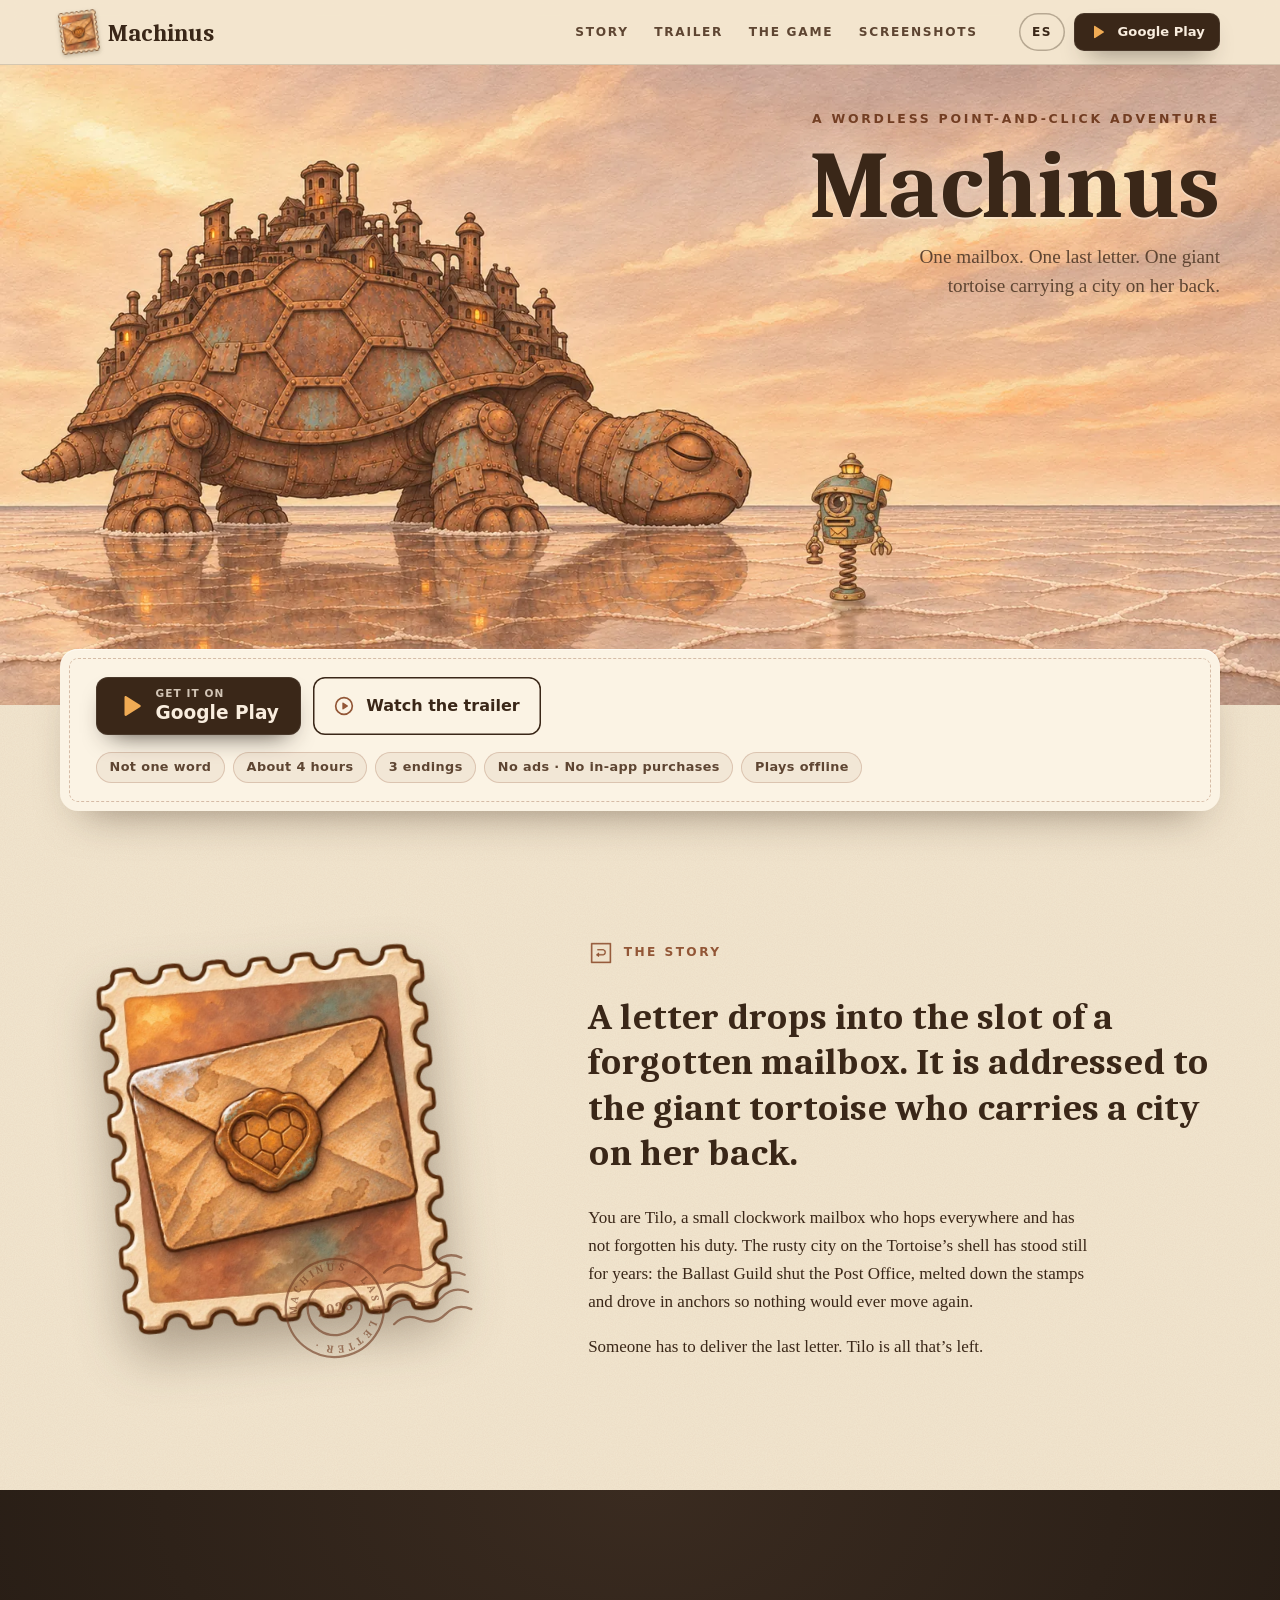
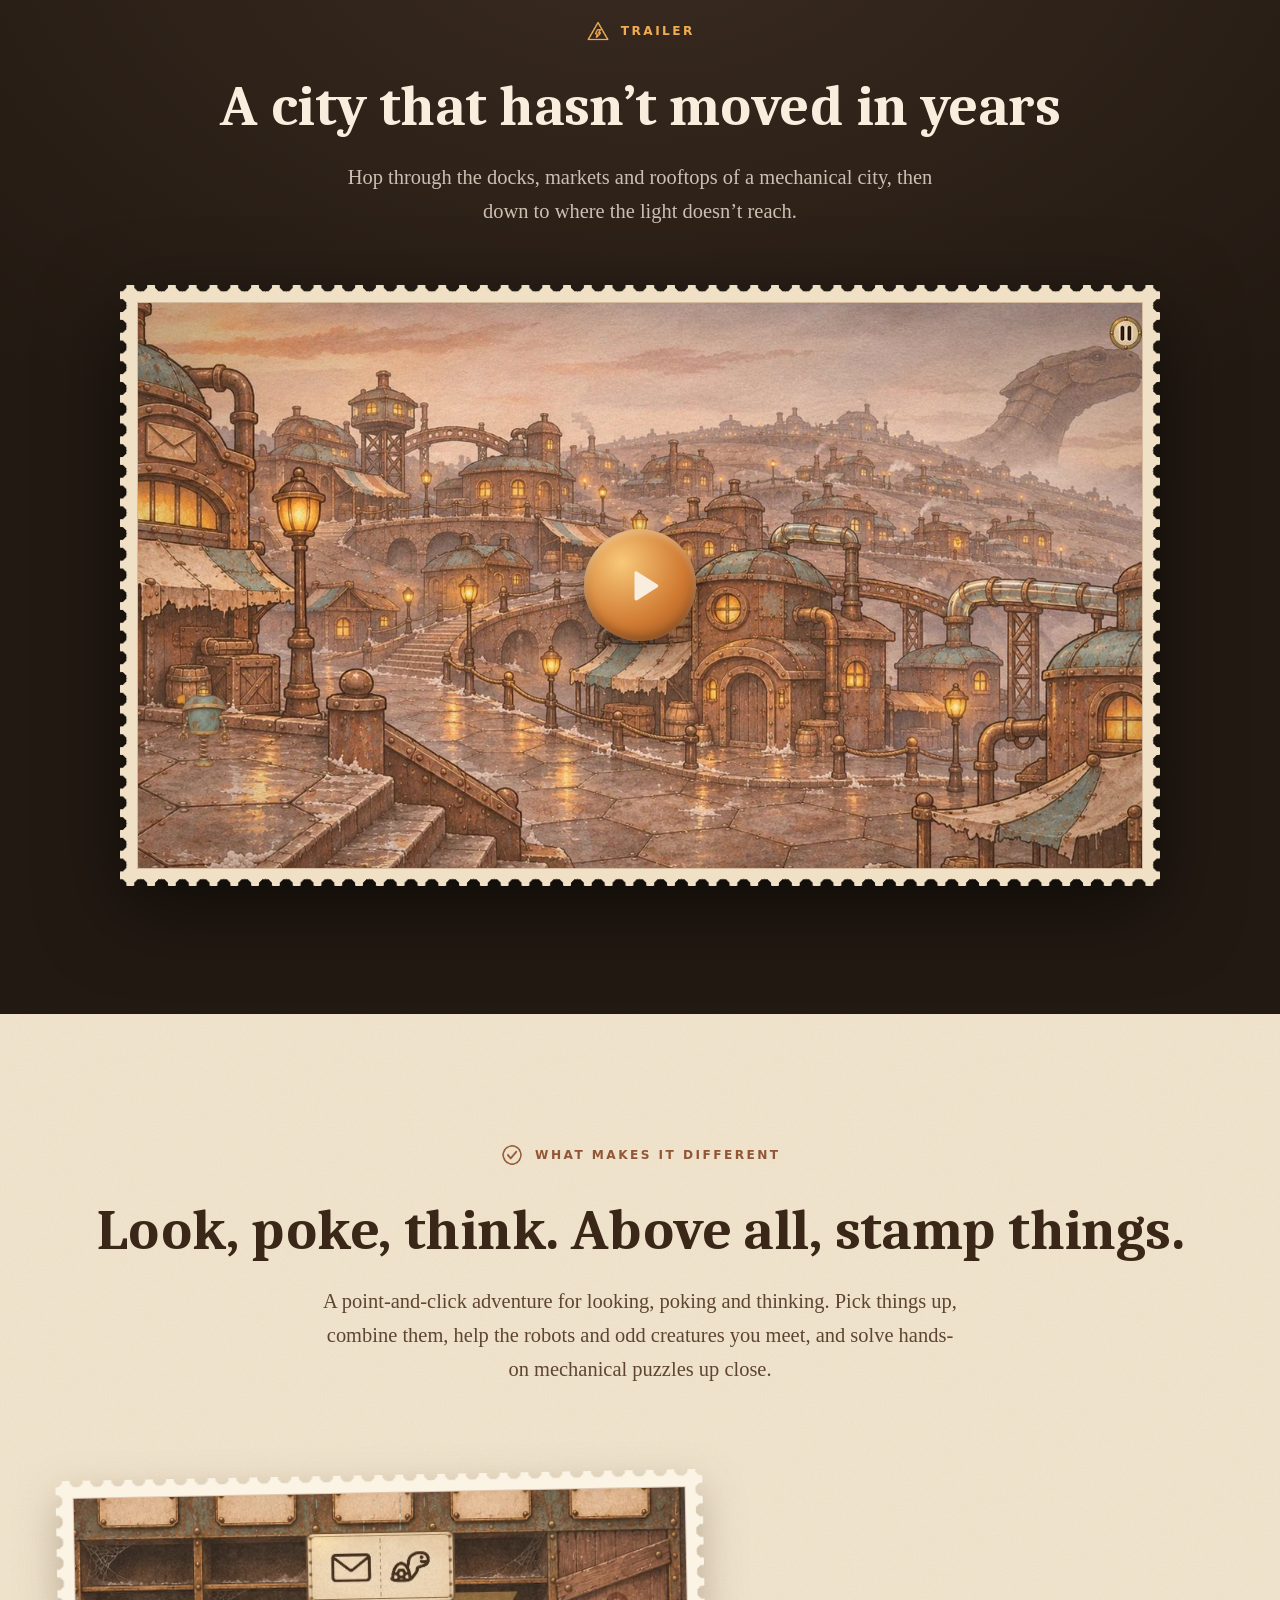
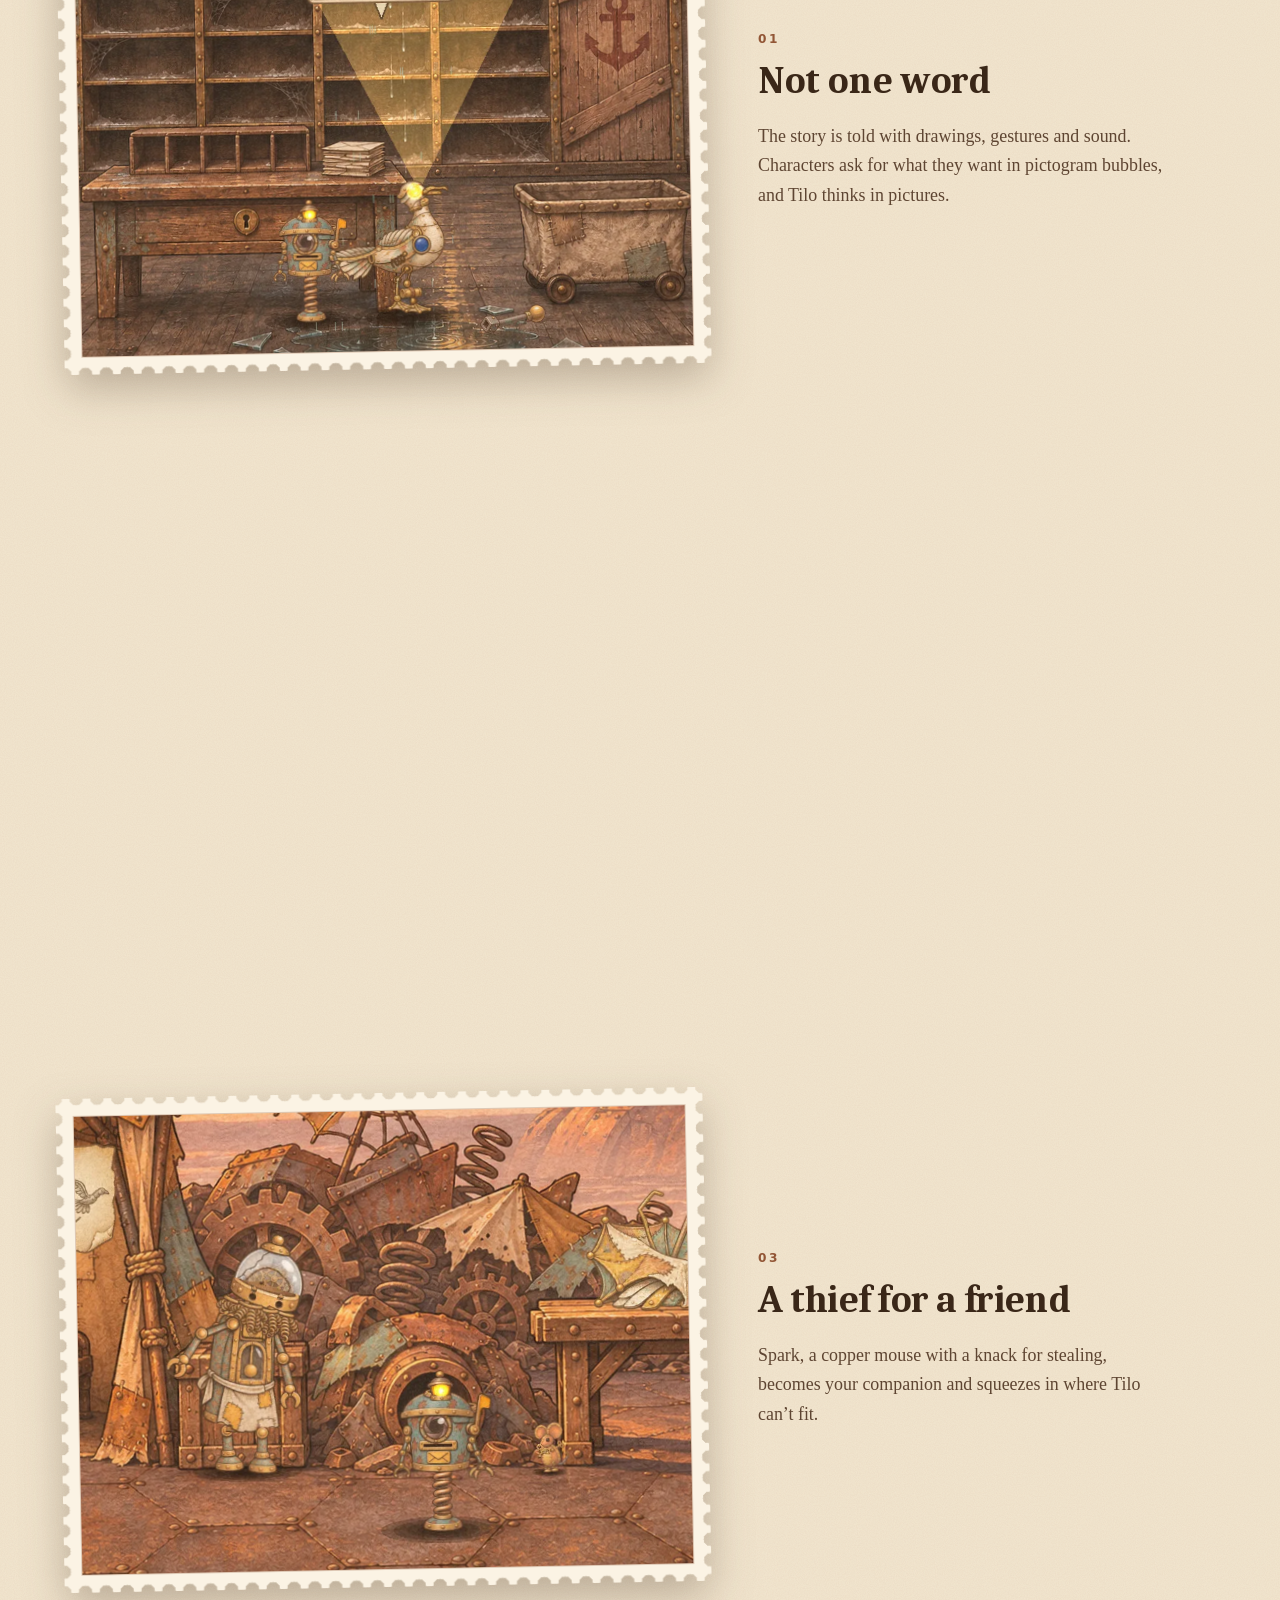
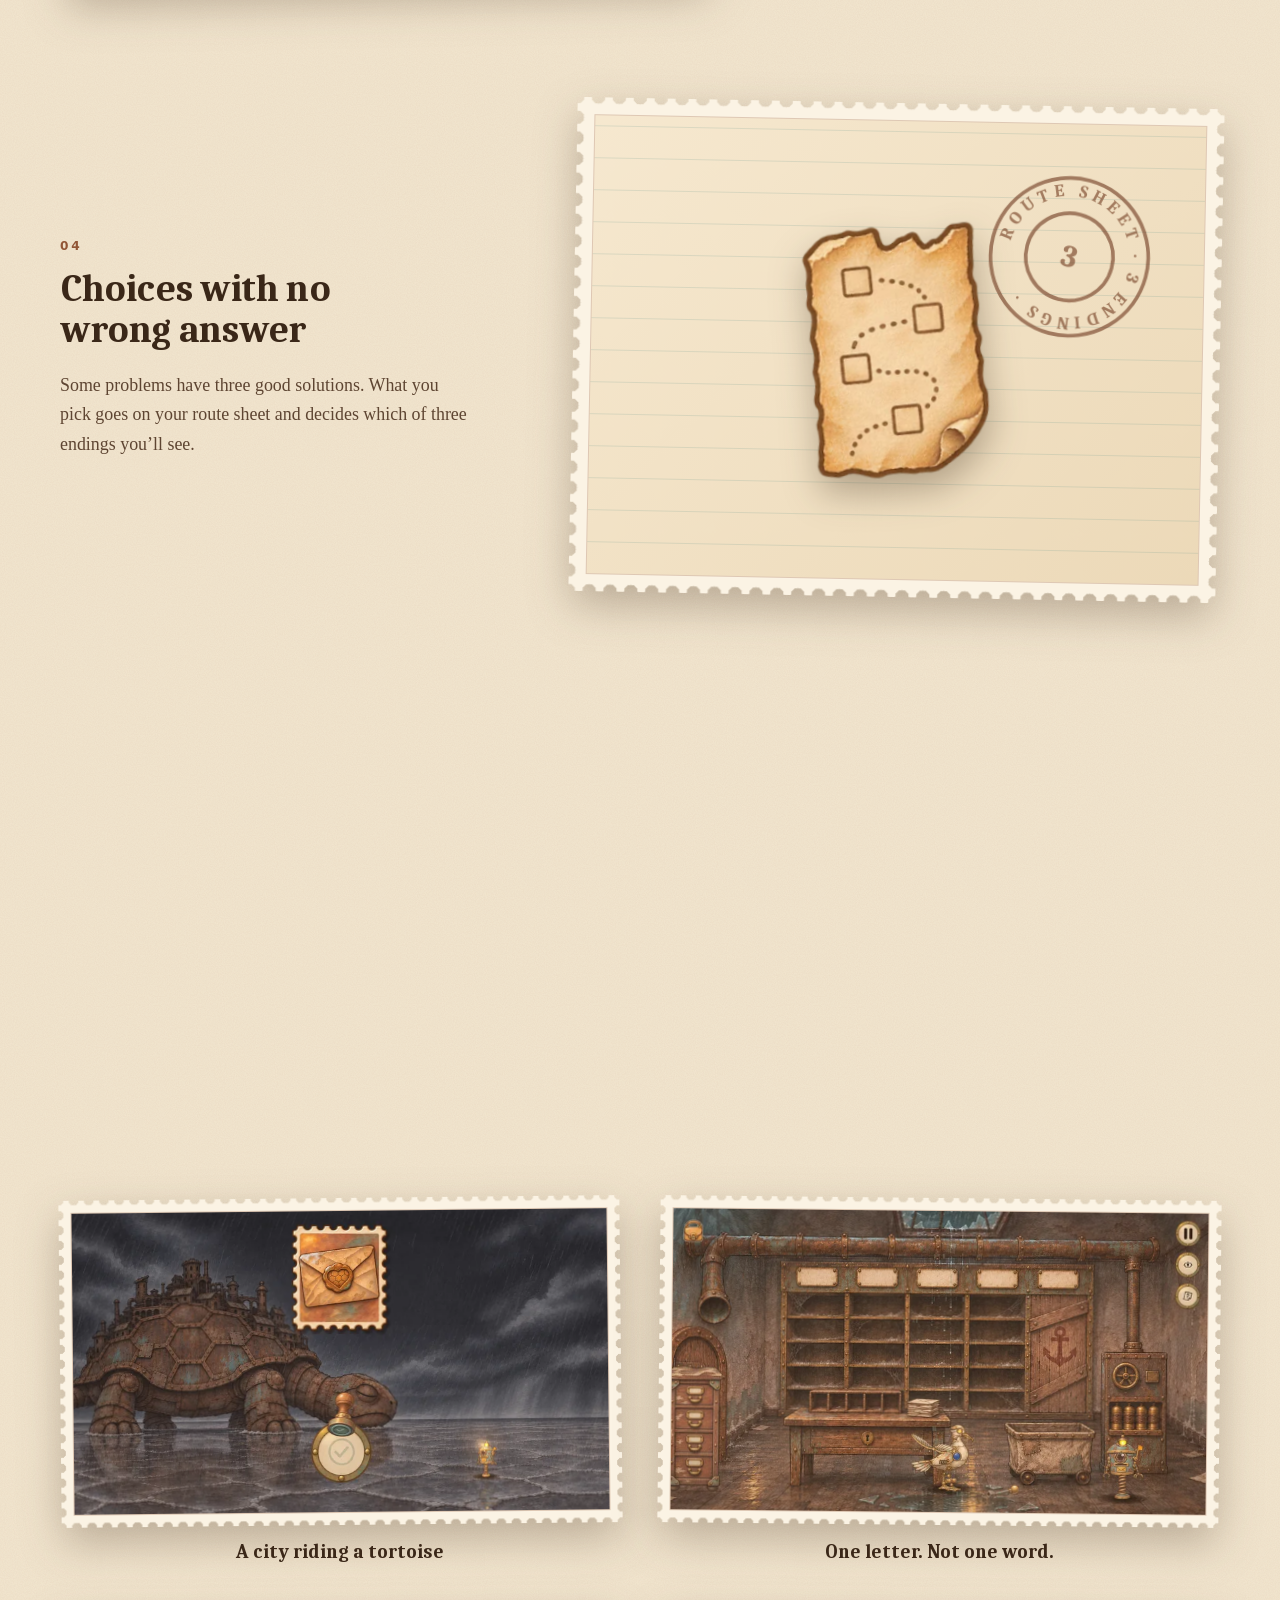
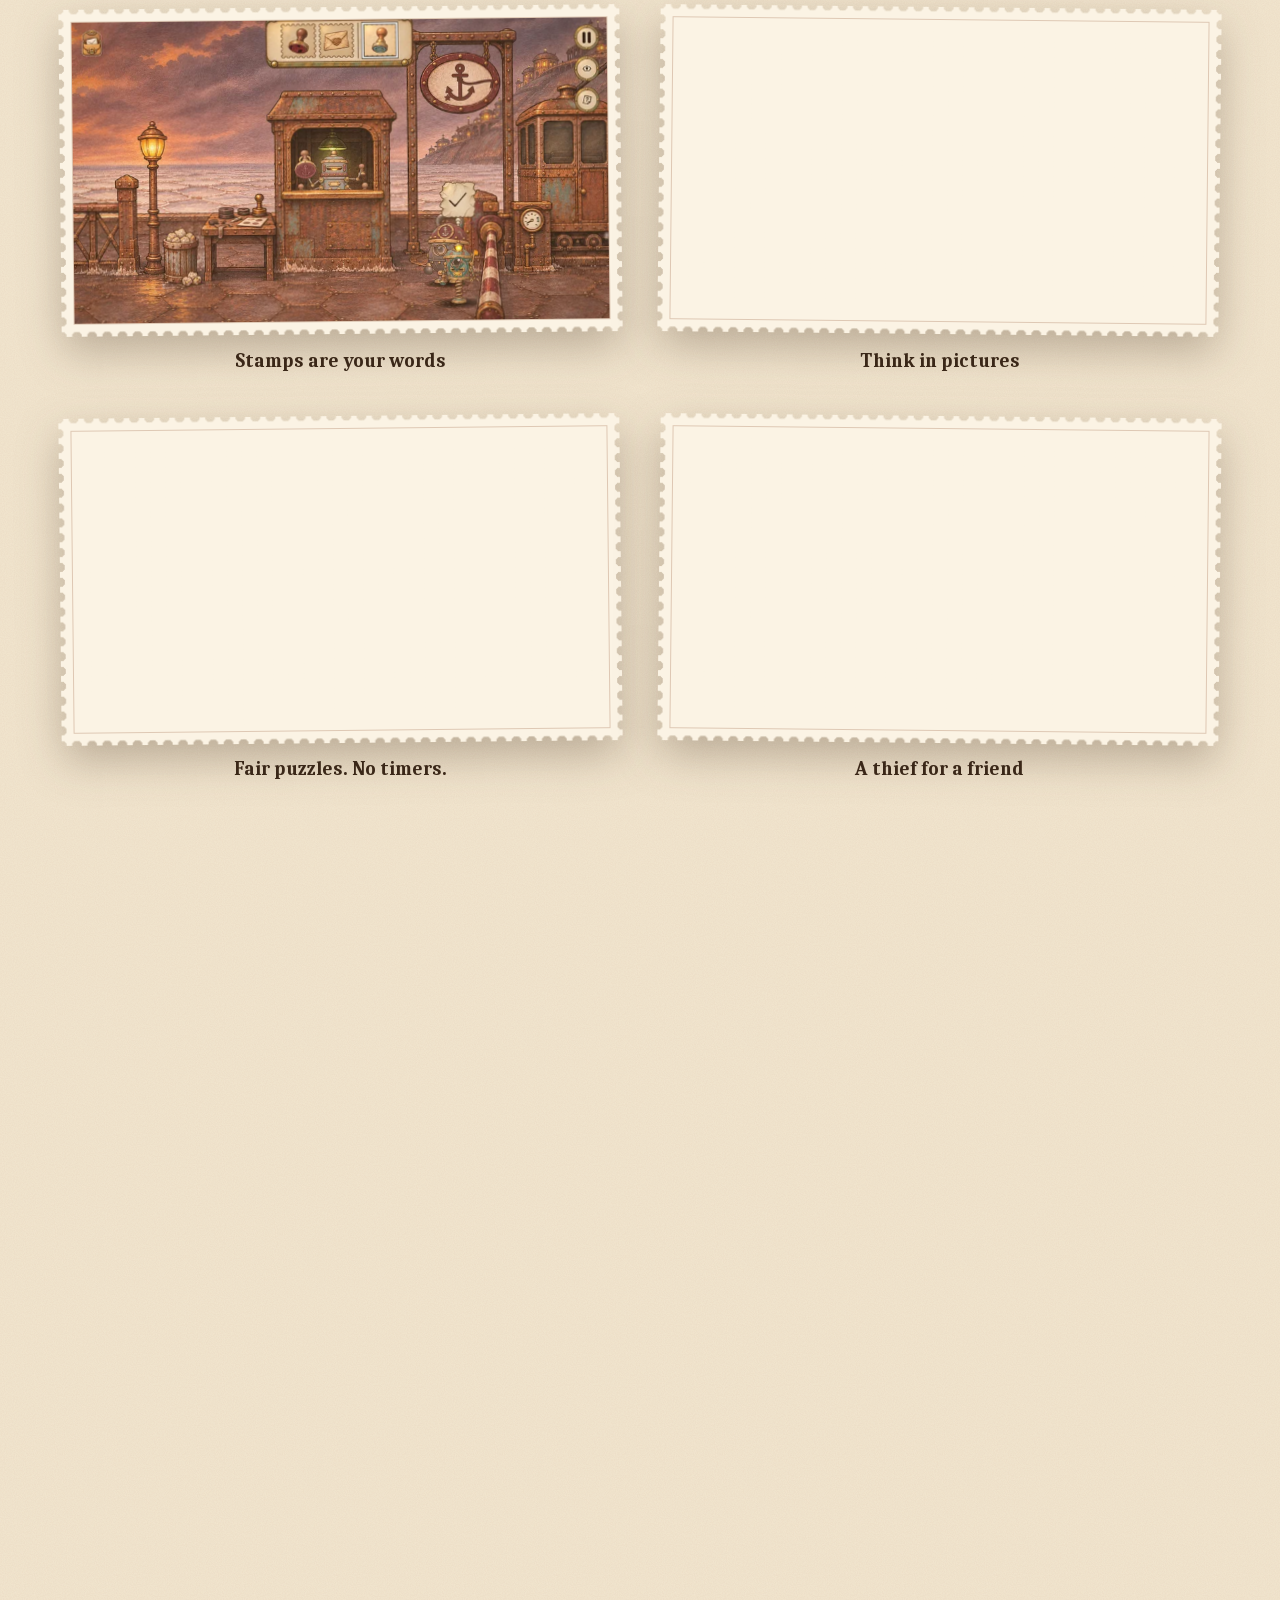
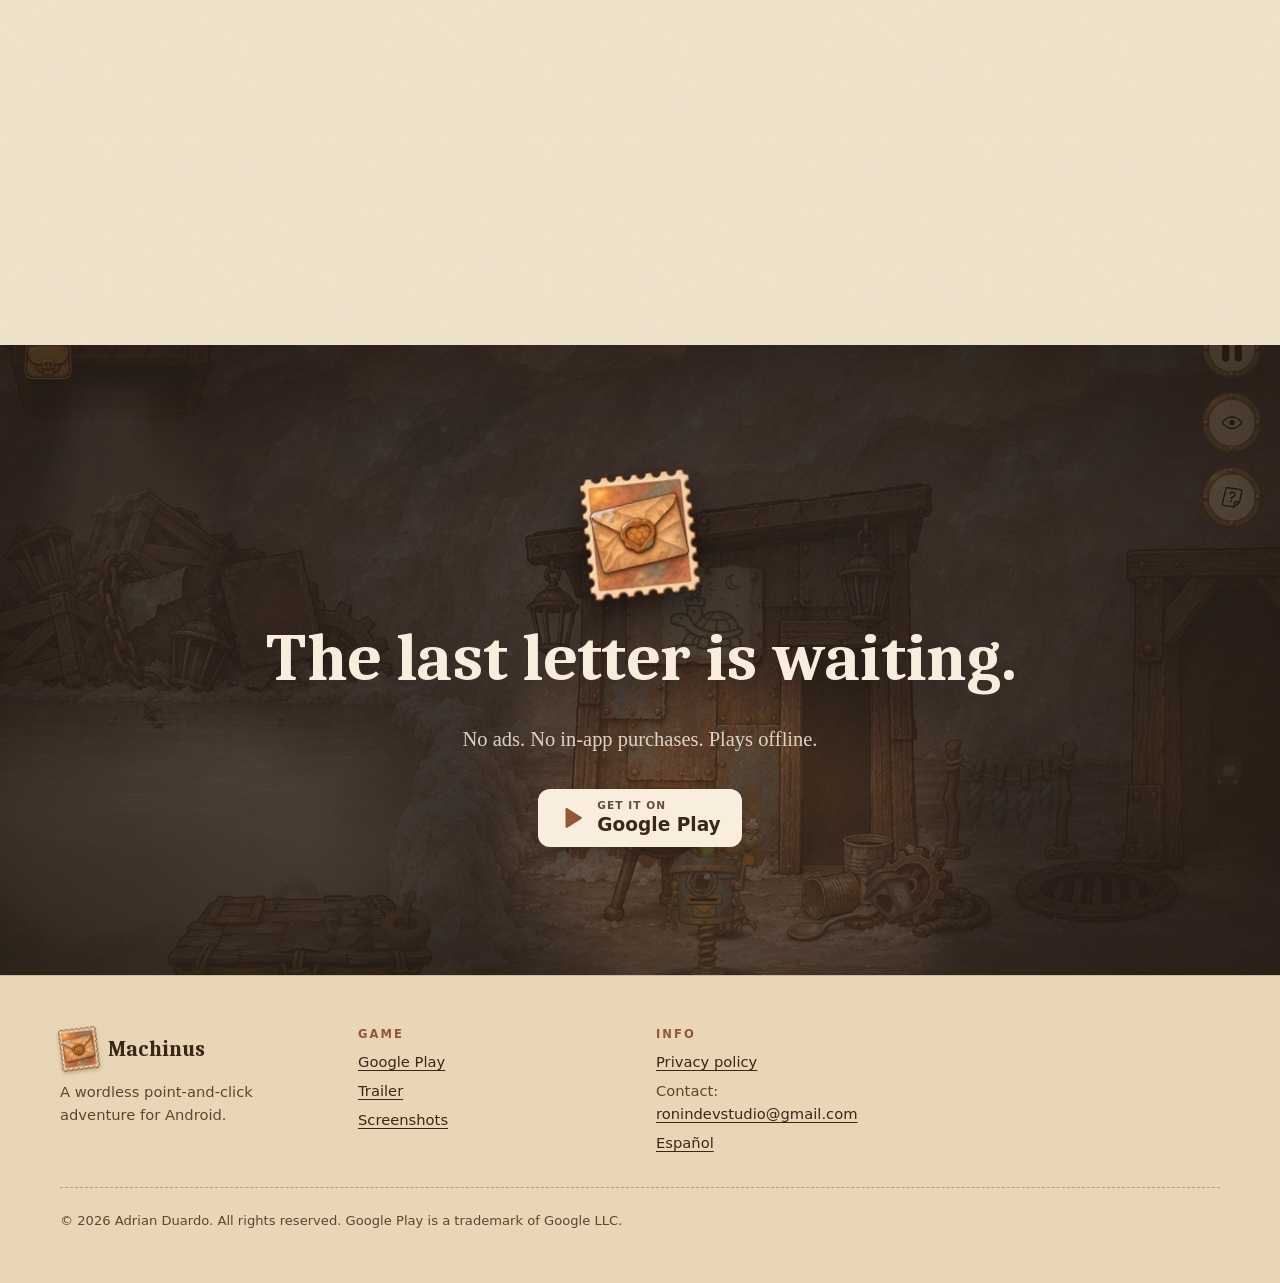
==== commit 1d29a4a8: "Update links and references to use the new repository name 'machinus-web'" ====
--- a/index.html
+++ b/index.html
@@ -5,17 +5,17 @@
 <meta name="viewport" content="width=device-width, initial-scale=1, viewport-fit=cover">
 <title>Machinus · A wordless point-and-click adventure</title>
 <meta name="description" content="Machinus is a wordless point-and-click adventure for Android. You are Tilo, a small clockwork mailbox carrying the last letter to the giant tortoise who carries a city on her back.">
-<link rel="canonical" href="https://adriandy89.github.io/machinus/">
-<link rel="alternate" hreflang="en" href="https://adriandy89.github.io/machinus/">
-<link rel="alternate" hreflang="es" href="https://adriandy89.github.io/machinus/es/">
-<link rel="alternate" hreflang="x-default" href="https://adriandy89.github.io/machinus/">
+<link rel="canonical" href="https://adriandy89.github.io/machinus-web/">
+<link rel="alternate" hreflang="en" href="https://adriandy89.github.io/machinus-web/">
+<link rel="alternate" hreflang="es" href="https://adriandy89.github.io/machinus-web/es/">
+<link rel="alternate" hreflang="x-default" href="https://adriandy89.github.io/machinus-web/">
 <meta name="theme-color" content="#f3e6cf">
 <meta property="og:type" content="website">
 <meta property="og:site_name" content="Machinus">
 <meta property="og:title" content="Machinus · A wordless point-and-click adventure">
 <meta property="og:description" content="One mailbox. One last letter. One giant tortoise carrying a city on her back.">
-<meta property="og:url" content="https://adriandy89.github.io/machinus/">
-<meta property="og:image" content="https://adriandy89.github.io/machinus/assets/img/og-image.jpg">
+<meta property="og:url" content="https://adriandy89.github.io/machinus-web/">
+<meta property="og:image" content="https://adriandy89.github.io/machinus-web/assets/img/og-image.jpg">
 <meta property="og:image:width" content="1200">
 <meta property="og:image:height" content="630">
 <meta property="og:image:alt" content="The giant clockwork tortoise with a rusty city on her shell, and Tilo the mailbox beside her.">
@@ -43,8 +43,8 @@
   "@context": "https://schema.org",
   "@type": "VideoGame",
   "name": "Machinus",
-  "url": "https://adriandy89.github.io/machinus/",
-  "image": "https://adriandy89.github.io/machinus/assets/img/og-image.jpg",
+  "url": "https://adriandy89.github.io/machinus-web/",
+  "image": "https://adriandy89.github.io/machinus-web/assets/img/og-image.jpg",
   "description": "A wordless point-and-click adventure: a small clockwork mailbox carries the last letter to the giant tortoise who carries a city on her back.",
   "genre": ["Adventure", "Puzzle", "Point-and-click"],
   "gamePlatform": "Android",
@@ -73,7 +73,7 @@
     </nav>
     <div class="header-actions">
       <a class="lang" href="es/" hreflang="es" lang="es" data-lang="es" aria-label="Leer en español">ES</a>
-      <a class="btn btn-play btn-sm" href="https://play.google.com/store/apps/details?id=com.machinus.ultimosello">
+      <a class="btn btn-play btn-sm" href="https://play.google.com/store/apps/details?id=com.machinus.game">
         <svg viewBox="0 0 24 24" aria-hidden="true"><path fill="currentColor" d="M6 3.9v16.2c0 .9 1 1.4 1.7.9l12.8-8.1c.7-.4.7-1.4 0-1.8L7.7 3C7 2.5 6 3 6 3.9z"/></svg>
         Google Play
       </a>
@@ -98,7 +98,7 @@
     <div class="hero__bar wrap">
       <div class="ticket">
         <div class="cta-row">
-          <a class="btn btn-play" href="https://play.google.com/store/apps/details?id=com.machinus.ultimosello">
+          <a class="btn btn-play" href="https://play.google.com/store/apps/details?id=com.machinus.game">
             <svg viewBox="0 0 24 24" aria-hidden="true"><path fill="currentColor" d="M6 3.9v16.2c0 .9 1 1.4 1.7.9l12.8-8.1c.7-.4.7-1.4 0-1.8L7.7 3C7 2.5 6 3 6 3.9z"/></svg>
             <span><small>Get it on</small><span>Google Play</span></span>
           </a>
@@ -302,7 +302,7 @@
       <h2 class="h2" id="finale-title">The last letter is waiting.</h2>
       <p class="lede">No ads. No in-app purchases. Plays offline.</p>
       <div class="cta-row">
-        <a class="btn btn-play" href="https://play.google.com/store/apps/details?id=com.machinus.ultimosello">
+        <a class="btn btn-play" href="https://play.google.com/store/apps/details?id=com.machinus.game">
           <svg viewBox="0 0 24 24" aria-hidden="true"><path fill="currentColor" d="M6 3.9v16.2c0 .9 1 1.4 1.7.9l12.8-8.1c.7-.4.7-1.4 0-1.8L7.7 3C7 2.5 6 3 6 3.9z"/></svg>
           <span><small>Get it on</small><span>Google Play</span></span>
         </a>
@@ -320,7 +320,7 @@
     <div>
       <p class="footer-title">Game</p>
       <ul class="footer-links">
-        <li><a href="https://play.google.com/store/apps/details?id=com.machinus.ultimosello">Google Play</a></li>
+        <li><a href="https://play.google.com/store/apps/details?id=com.machinus.game">Google Play</a></li>
         <li><a href="#trailer">Trailer</a></li>
         <li><a href="#screenshots">Screenshots</a></li>
       </ul>
